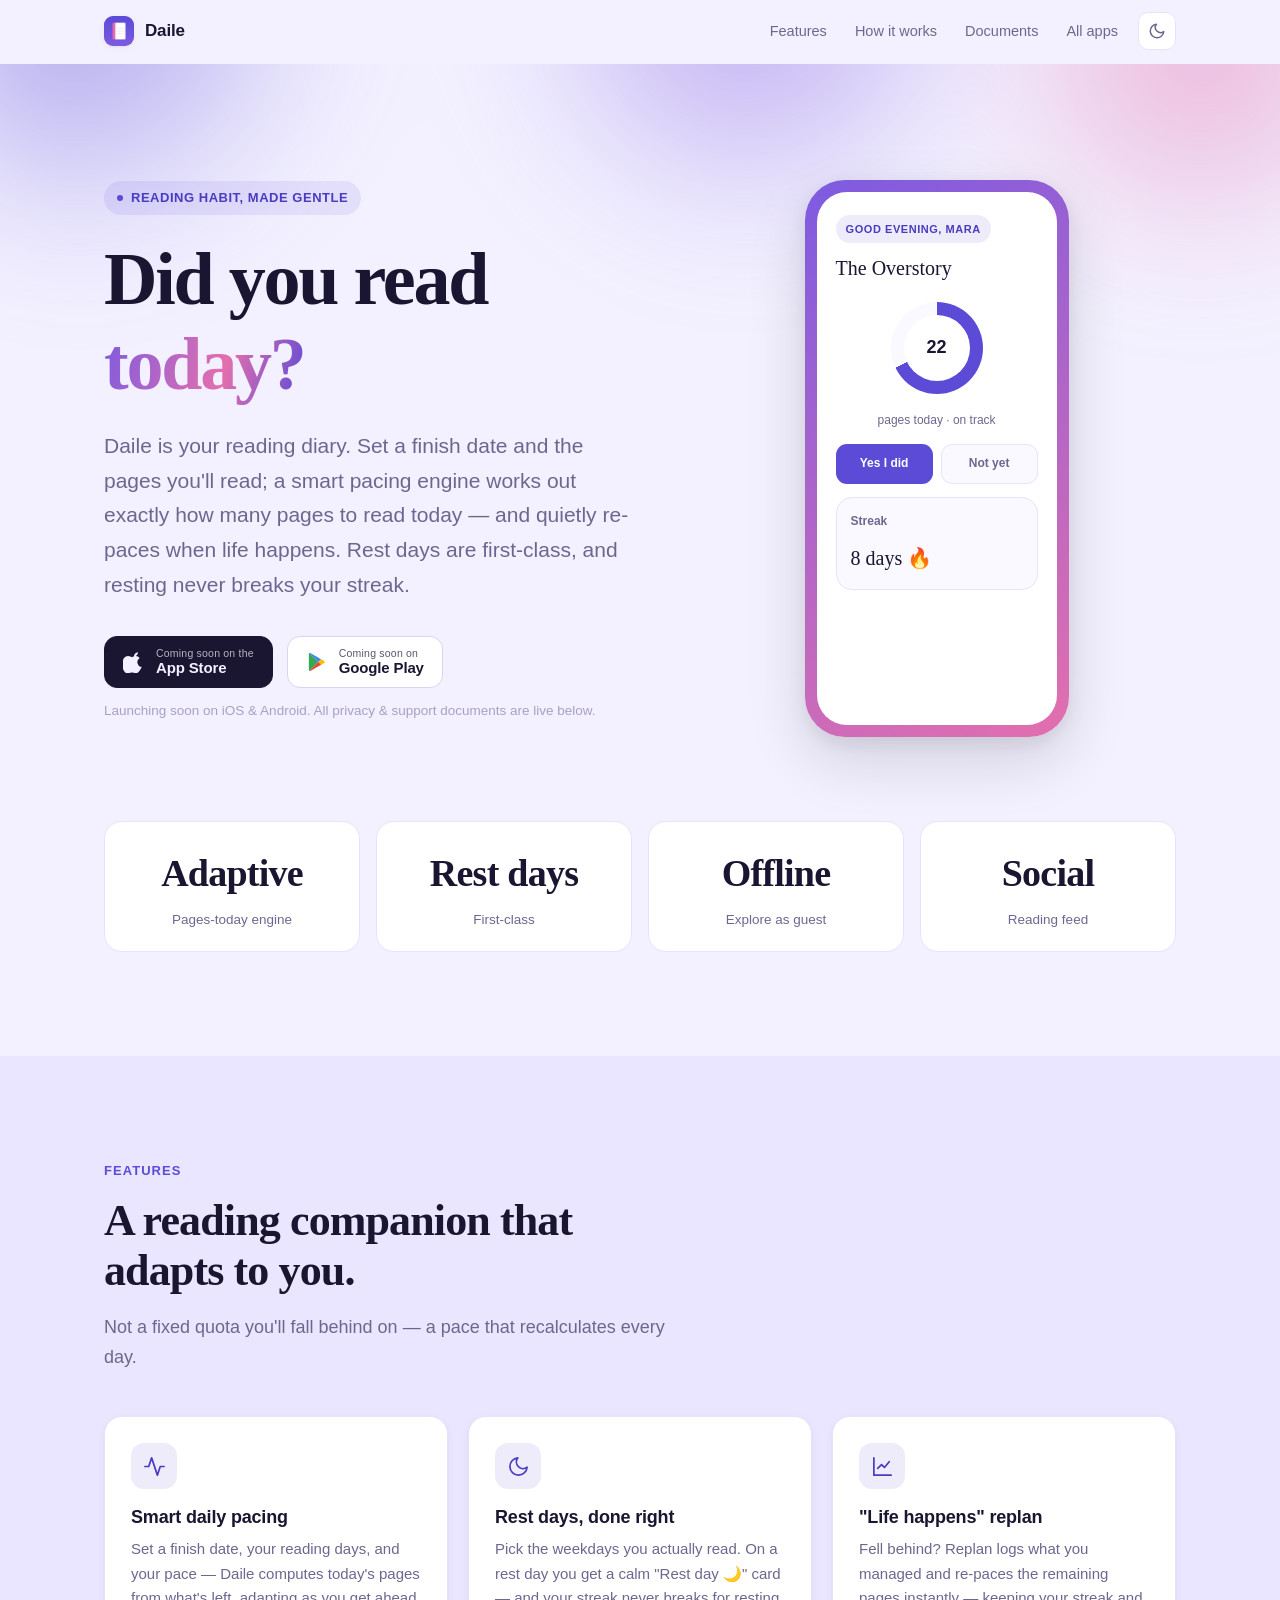
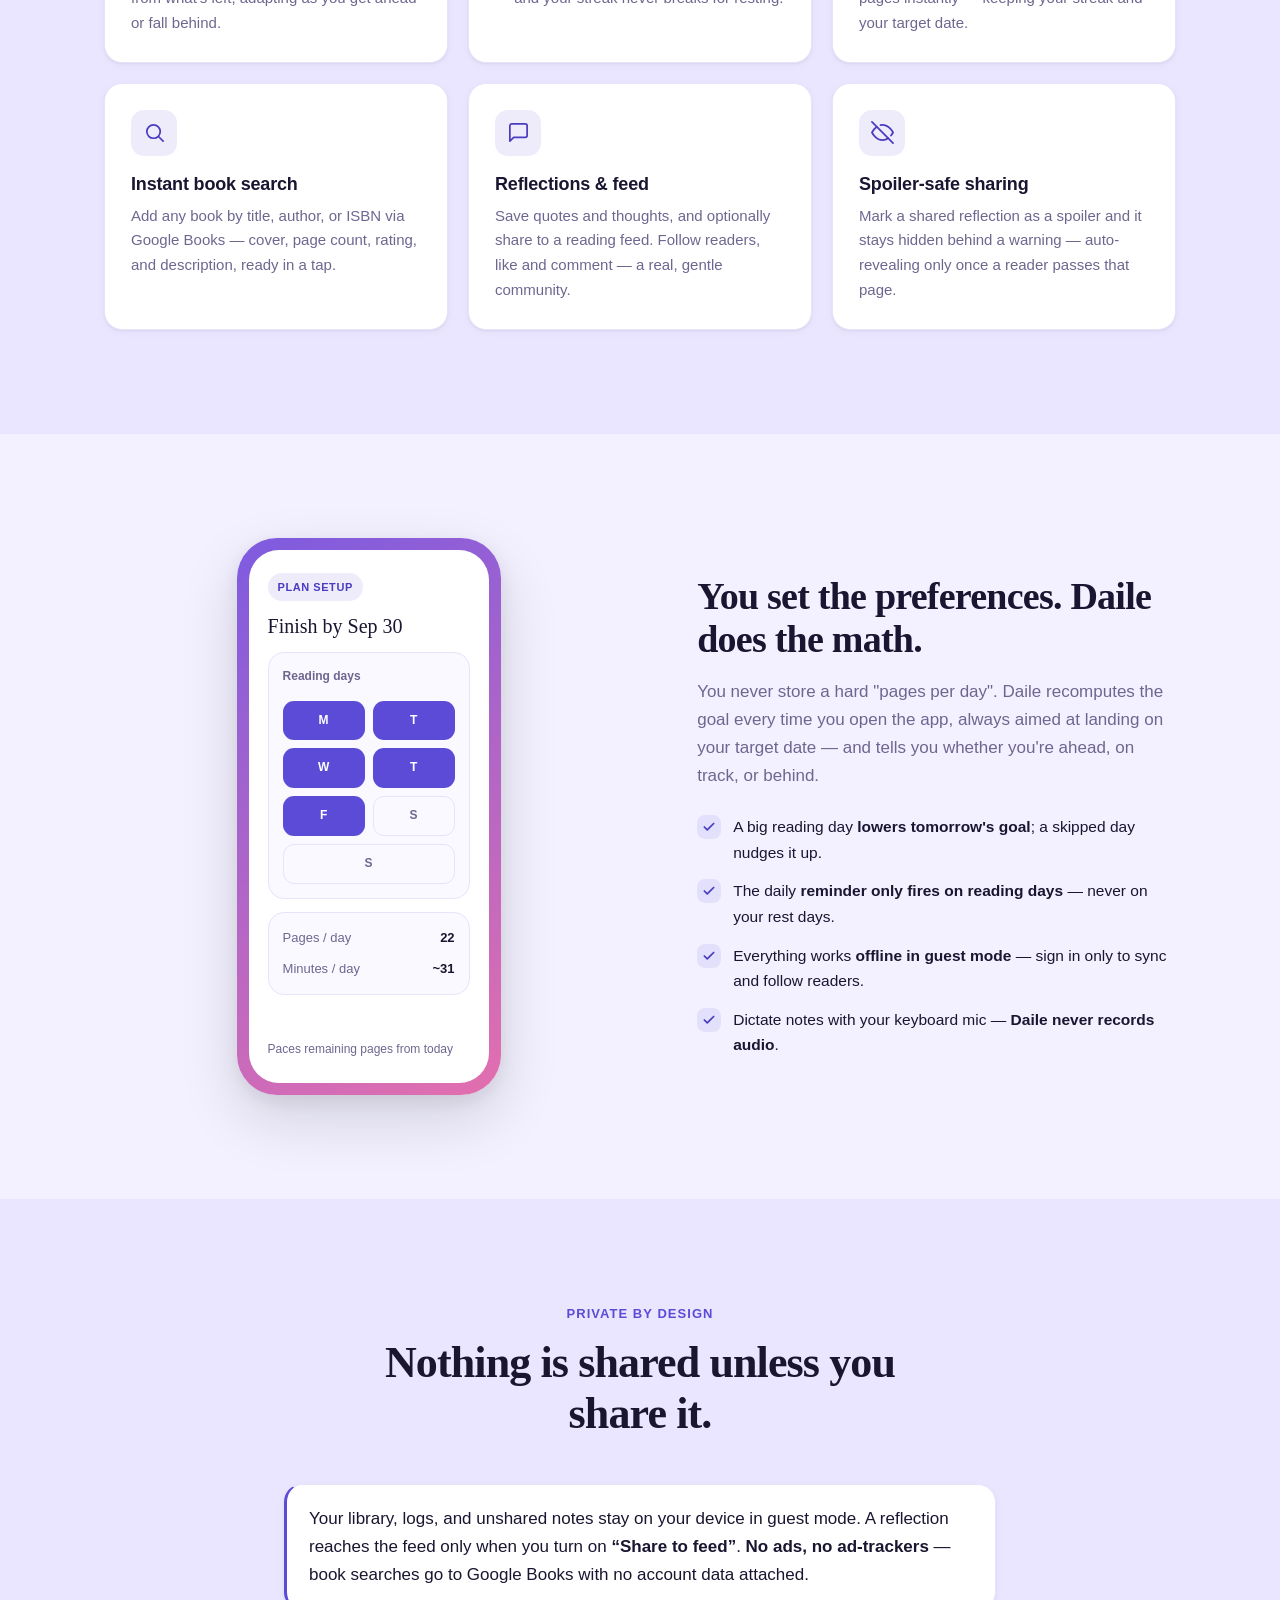
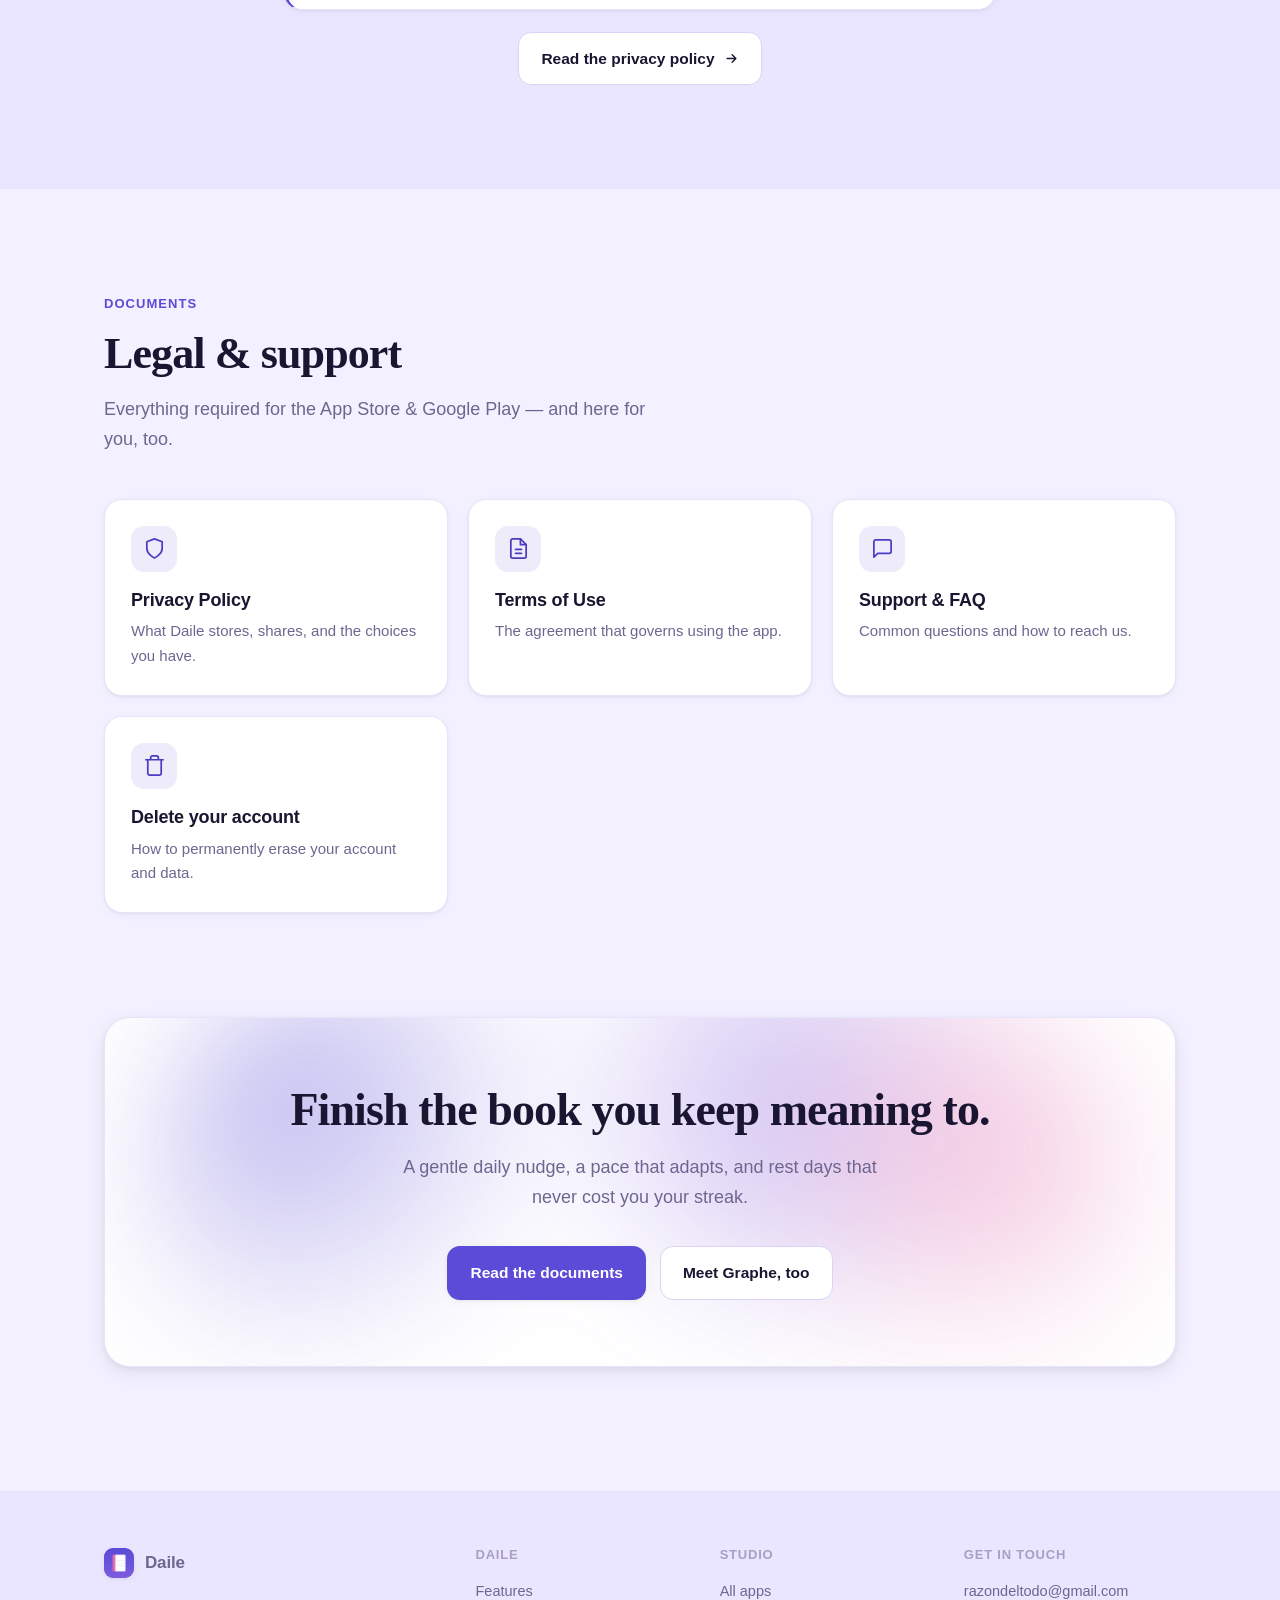
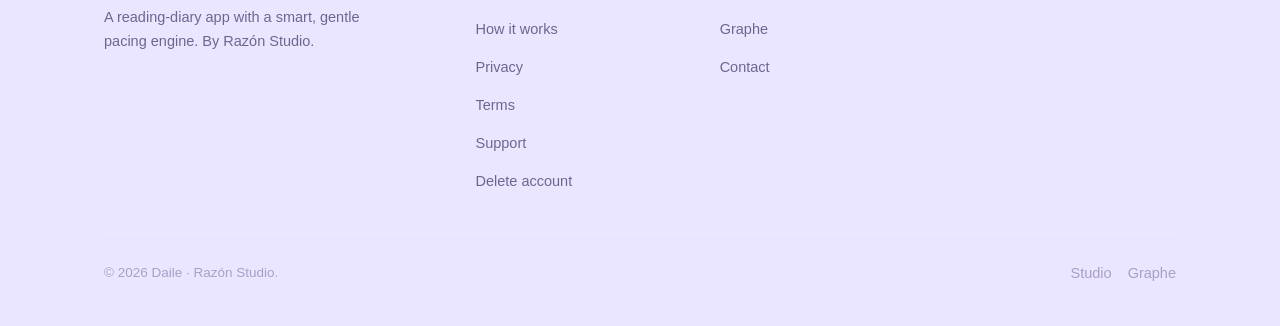
==== daile/index.html @ 071e1f34 "Build multi-app studio site for Graphe & Daile Redesign the graphe.app GitHub Pages site into a cohe" ====
<!DOCTYPE html>
<html lang="en" data-app="daile">
<head>
<meta charset="utf-8" />
<meta name="viewport" content="width=device-width, initial-scale=1" />
<title>Daile — Your reading diary</title>
<meta name="description" content="Daile is a reading-diary app with a smart pacing engine that finds exactly how many pages to read today, honours your rest days, and keeps a gentle daily reading habit." />
<meta name="theme-color" content="#f3f1ff" media="(prefers-color-scheme: light)" />
<meta name="theme-color" content="#100e1c" media="(prefers-color-scheme: dark)" />
<link rel="icon" href="../assets/favicon.png" type="image/png" />
<link rel="apple-touch-icon" href="../assets/daile-icon-256.png" />
<link rel="stylesheet" href="../styles.css" />
<meta property="og:title" content="Daile — Your reading diary" />
<meta property="og:description" content="The gentle daily nudge that asks: did you read today?" />
<meta property="og:type" content="website" />
<meta property="og:url" content="https://graphe.app/daile/" />
</head>
<body>

<header class="nav">
  <div class="wrap">
    <a class="brand" href="./" aria-label="Daile — home">
      <span class="logo" aria-hidden="true"><img src="../assets/daile-icon-256.png" alt="" width="30" height="30" /></span>
      <span class="wordmark">Daile</span>
    </a>
    <div class="nav-right">
      <nav class="nav-links" id="nav-links">
        <a href="#features">Features</a>
        <a href="#how">How it works</a>
        <a href="#docs">Documents</a>
        <a href="../">All apps</a>
      </nav>
      <button class="icon-btn" data-theme-toggle aria-label="Toggle light or dark theme">
        <svg class="moon" viewBox="0 0 24 24" fill="none" stroke="currentColor" stroke-width="2" stroke-linecap="round" stroke-linejoin="round"><path d="M21 12.79A9 9 0 1 1 11.21 3 7 7 0 0 0 21 12.79z"/></svg>
        <svg class="sun" viewBox="0 0 24 24" fill="none" stroke="currentColor" stroke-width="2" stroke-linecap="round" stroke-linejoin="round"><circle cx="12" cy="12" r="4"/><path d="M12 2v2M12 20v2M4.9 4.9l1.4 1.4M17.7 17.7l1.4 1.4M2 12h2M20 12h2M4.9 19.1l1.4-1.4M17.7 6.3l1.4-1.4"/></svg>
      </button>
      <button class="icon-btn nav-toggle" aria-label="Open menu" aria-expanded="false" aria-controls="nav-links">
        <svg viewBox="0 0 24 24" fill="none" stroke="currentColor" stroke-width="2" stroke-linecap="round"><path d="M3 6h18M3 12h18M3 18h18"/></svg>
      </button>
    </div>
  </div>
</header>

<main>
  <!-- Hero -->
  <section class="hero">
    <div class="aurora" aria-hidden="true"><span class="b1"></span><span class="b2"></span><span class="b3"></span></div>
    <div class="wrap">
      <div class="split">
        <div>
          <span class="eyebrow reveal"><span class="dot"></span> Reading habit, made gentle</span>
          <h1 class="reveal d1">Did you read <span class="grad-text">today?</span></h1>
          <p class="lead reveal d2">Daile is your reading diary. Set a finish date and the pages you'll read; a smart pacing engine works out exactly how many pages to read today — and quietly re-paces when life happens. Rest days are first-class, and resting never breaks your streak.</p>
          <div class="hero-actions reveal d3">
            <a class="store-badge" href="#docs" aria-label="Coming soon to the App Store">
              <svg viewBox="0 0 24 24" fill="currentColor"><path d="M16.365 1.43c0 1.14-.42 2.2-1.13 3.02-.83.98-2.2 1.74-3.32 1.65-.14-1.12.42-2.3 1.1-3.06.78-.86 2.16-1.5 3.35-1.61zM20.5 17.2c-.62 1.43-.92 2.06-1.72 3.32-1.12 1.77-2.7 3.97-4.66 3.98-1.74.02-2.19-1.13-4.55-1.12-2.36.01-2.85 1.14-4.6 1.12-1.96-.02-3.45-1.99-4.57-3.75C-.8 16.4-1.2 10.9 1.02 8.03c1.14-1.5 2.94-2.44 4.6-2.44 1.7 0 2.77 1.13 4.18 1.13 1.37 0 2.2-1.13 4.17-1.13 1.5 0 3.08.81 4.2 2.22-3.7 2.02-3.1 7.28.33 9.39z"/></svg>
              <span class="txt"><small>Coming soon on the</small><span>App Store</span></span>
            </a>
            <a class="store-badge soft" href="#docs" aria-label="Coming soon on Google Play">
              <svg viewBox="0 0 24 24"><path fill="#34A853" d="M3.6 2.3 13.4 12 3.6 21.7c-.3-.2-.5-.6-.5-1.1V3.4c0-.5.2-.9.5-1.1z"/><path fill="#4285F4" d="M3.6 2.3c.3-.2.7-.2 1.1 0L16.5 9l-3.1 3z"/><path fill="#FBBC04" d="M13.4 12l3.1-3 3.4 1.9c.8.5.8 1.7 0 2.2L16.5 15z"/><path fill="#EA4335" d="M3.6 21.7 13.4 12l3.1 3L4.7 21.7c-.4.2-.8.2-1.1 0z"/></svg>
              <span class="txt"><small>Coming soon on</small><span>Google Play</span></span>
            </a>
          </div>
          <p class="store-note reveal d3">Launching soon on iOS &amp; Android. All privacy &amp; support documents are live below.</p>
        </div>
        <div class="split-media reveal d2">
          <div class="phone" aria-hidden="true">
            <div class="screen"><div class="pscreen-pad">
              <span class="mock-badge">Good evening, Mara</span>
              <div class="mock-serif" style="font-size:20px;">The Overstory</div>
              <div class="mock-ring" style="--p:68%;"><b>22</b></div>
              <div style="text-align:center;font-size:12px;color:var(--ink-muted);margin-top:-4px;">pages today · on track</div>
              <div class="mock-pills"><span class="mock-pill on">Yes I did</span><span class="mock-pill">Not yet</span></div>
              <div class="mock-card">
                <div style="font-size:12px;color:var(--ink-muted);font-weight:600;">Streak</div>
                <div style="font-family:var(--font-serif);font-size:20px;">8 days 🔥</div>
              </div>
            </div></div>
          </div>
        </div>
      </div>
    </div>
  </section>

  <!-- Stats -->
  <section class="section" style="padding-top:0;">
    <div class="wrap">
      <div class="stats reveal">
        <div class="stat"><div class="n">Adaptive</div><div class="l">Pages-today engine</div></div>
        <div class="stat"><div class="n">Rest days</div><div class="l">First-class</div></div>
        <div class="stat"><div class="n">Offline</div><div class="l">Explore as guest</div></div>
        <div class="stat"><div class="n">Social</div><div class="l">Reading feed</div></div>
      </div>
    </div>
  </section>

  <!-- Features -->
  <section class="section alt" id="features">
    <div class="wrap">
      <div class="section-head reveal">
        <div class="kicker">Features</div>
        <h2>A reading companion that adapts to you.</h2>
        <p>Not a fixed quota you'll fall behind on — a pace that recalculates every day.</p>
      </div>
      <div class="feature-grid">
        <div class="feature reveal d1">
          <div class="ficon"><svg viewBox="0 0 24 24" fill="none" stroke="currentColor" stroke-width="1.8" stroke-linecap="round" stroke-linejoin="round"><path d="M22 12h-4l-3 9L9 3l-3 9H2"/></svg></div>
          <h3>Smart daily pacing</h3>
          <p>Set a finish date, your reading days, and your pace — Daile computes today's pages from what's left, adapting as you get ahead or fall behind.</p>
        </div>
        <div class="feature reveal d2">
          <div class="ficon"><svg viewBox="0 0 24 24" fill="none" stroke="currentColor" stroke-width="1.8" stroke-linecap="round" stroke-linejoin="round"><path d="M21 12.79A9 9 0 1 1 11.21 3 7 7 0 0 0 21 12.79z"/></svg></div>
          <h3>Rest days, done right</h3>
          <p>Pick the weekdays you actually read. On a rest day you get a calm "Rest day 🌙" card — and your streak never breaks for resting.</p>
        </div>
        <div class="feature reveal d3">
          <div class="ficon"><svg viewBox="0 0 24 24" fill="none" stroke="currentColor" stroke-width="1.8" stroke-linecap="round" stroke-linejoin="round"><path d="M3 3v18h18"/><path d="M7 14l4-4 3 3 5-6"/></svg></div>
          <h3>"Life happens" replan</h3>
          <p>Fell behind? Replan logs what you managed and re-paces the remaining pages instantly — keeping your streak and your target date.</p>
        </div>
        <div class="feature reveal d1">
          <div class="ficon"><svg viewBox="0 0 24 24" fill="none" stroke="currentColor" stroke-width="1.8" stroke-linecap="round" stroke-linejoin="round"><circle cx="11" cy="11" r="7"/><path d="M21 21l-4.3-4.3"/></svg></div>
          <h3>Instant book search</h3>
          <p>Add any book by title, author, or ISBN via Google Books — cover, page count, rating, and description, ready in a tap.</p>
        </div>
        <div class="feature reveal d2">
          <div class="ficon"><svg viewBox="0 0 24 24" fill="none" stroke="currentColor" stroke-width="1.8" stroke-linecap="round" stroke-linejoin="round"><path d="M21 15a2 2 0 0 1-2 2H7l-4 4V5a2 2 0 0 1 2-2h14a2 2 0 0 1 2 2z"/></svg></div>
          <h3>Reflections &amp; feed</h3>
          <p>Save quotes and thoughts, and optionally share to a reading feed. Follow readers, like and comment — a real, gentle community.</p>
        </div>
        <div class="feature reveal d3">
          <div class="ficon"><svg viewBox="0 0 24 24" fill="none" stroke="currentColor" stroke-width="1.8" stroke-linecap="round" stroke-linejoin="round"><path d="M17.94 17.94A10 10 0 0 1 12 20c-7 0-11-8-11-8a18 18 0 0 1 5.06-5.94M9.9 4.24A9 9 0 0 1 12 4c7 0 11 8 11 8a18 18 0 0 1-2.16 3.19"/><path d="M1 1l22 22"/></svg></div>
          <h3>Spoiler-safe sharing</h3>
          <p>Mark a shared reflection as a spoiler and it stays hidden behind a warning — auto-revealing only once a reader passes that page.</p>
        </div>
      </div>
    </div>
  </section>

  <!-- How it works -->
  <section class="section" id="how">
    <div class="wrap">
      <div class="split rev">
        <div class="split-media reveal">
          <div class="phone" aria-hidden="true">
            <div class="screen"><div class="pscreen-pad">
              <span class="mock-badge">Plan setup</span>
              <div class="mock-serif" style="font-size:20px;">Finish by Sep 30</div>
              <div class="mock-card">
                <div style="font-size:12px;color:var(--ink-muted);font-weight:600;">Reading days</div>
                <div class="mock-pills" style="margin-top:4px;"><span class="mock-pill on">M</span><span class="mock-pill on">T</span><span class="mock-pill on">W</span><span class="mock-pill on">T</span><span class="mock-pill on">F</span><span class="mock-pill">S</span><span class="mock-pill">S</span></div>
              </div>
              <div class="mock-card">
                <div style="display:flex;justify-content:space-between;font-size:13px;"><span style="color:var(--ink-muted);">Pages / day</span><b>22</b></div>
                <div style="display:flex;justify-content:space-between;font-size:13px;"><span style="color:var(--ink-muted);">Minutes / day</span><b>~31</b></div>
              </div>
              <div style="margin-top:auto;font-size:12px;color:var(--ink-muted);">Paces remaining pages from today</div>
            </div></div>
          </div>
        </div>
        <div class="prose-block reveal d1">
          <h2>You set the preferences. Daile does the math.</h2>
          <p>You never store a hard "pages per day". Daile recomputes the goal every time you open the app, always aimed at landing on your target date — and tells you whether you're ahead, on track, or behind.</p>
          <ul class="check-list">
            <li><span class="ck"><svg viewBox="0 0 24 24" fill="none" stroke="currentColor" stroke-width="3" stroke-linecap="round" stroke-linejoin="round"><path d="M20 6L9 17l-5-5"/></svg></span><span>A big reading day <b>lowers tomorrow's goal</b>; a skipped day nudges it up.</span></li>
            <li><span class="ck"><svg viewBox="0 0 24 24" fill="none" stroke="currentColor" stroke-width="3" stroke-linecap="round" stroke-linejoin="round"><path d="M20 6L9 17l-5-5"/></svg></span><span>The daily <b>reminder only fires on reading days</b> — never on your rest days.</span></li>
            <li><span class="ck"><svg viewBox="0 0 24 24" fill="none" stroke="currentColor" stroke-width="3" stroke-linecap="round" stroke-linejoin="round"><path d="M20 6L9 17l-5-5"/></svg></span><span>Everything works <b>offline in guest mode</b> — sign in only to sync and follow readers.</span></li>
            <li><span class="ck"><svg viewBox="0 0 24 24" fill="none" stroke="currentColor" stroke-width="3" stroke-linecap="round" stroke-linejoin="round"><path d="M20 6L9 17l-5-5"/></svg></span><span>Dictate notes with your keyboard mic — <b>Daile never records audio</b>.</span></li>
          </ul>
        </div>
      </div>
    </div>
  </section>

  <!-- Privacy strip -->
  <section class="section alt">
    <div class="wrap narrow">
      <div class="section-head center reveal">
        <div class="kicker">Private by design</div>
        <h2>Nothing is shared unless you share it.</h2>
      </div>
      <div class="callout reveal d1">
        <p>Your library, logs, and unshared notes stay on your device in guest mode. A reflection reaches the feed only when you turn on <strong>“Share to feed”</strong>. <strong>No ads, no ad-trackers</strong> — book searches go to Google Books with no account data attached.</p>
      </div>
      <div style="text-align:center;margin-top:20px;" class="reveal d2">
        <a class="btn btn-ghost btn-arrow" href="privacy/">Read the privacy policy <svg viewBox="0 0 24 24" fill="none" stroke="currentColor" stroke-width="2.2" stroke-linecap="round" stroke-linejoin="round"><path d="M5 12h14M13 6l6 6-6 6"/></svg></a>
      </div>
    </div>
  </section>

  <!-- Documents -->
  <section class="section" id="docs">
    <div class="wrap">
      <div class="section-head reveal">
        <div class="kicker">Documents</div>
        <h2>Legal &amp; support</h2>
        <p>Everything required for the App Store &amp; Google Play — and here for you, too.</p>
      </div>
      <div class="feature-grid">
        <a class="feature reveal d1" href="privacy/" style="text-decoration:none;color:inherit;">
          <div class="ficon"><svg viewBox="0 0 24 24" fill="none" stroke="currentColor" stroke-width="1.8" stroke-linecap="round" stroke-linejoin="round"><path d="M12 22s8-4 8-10V5l-8-3-8 3v7c0 6 8 10 8 10z"/></svg></div>
          <h3>Privacy Policy</h3>
          <p>What Daile stores, shares, and the choices you have.</p>
        </a>
        <a class="feature reveal d2" href="terms/" style="text-decoration:none;color:inherit;">
          <div class="ficon"><svg viewBox="0 0 24 24" fill="none" stroke="currentColor" stroke-width="1.8" stroke-linecap="round" stroke-linejoin="round"><path d="M14 2H6a2 2 0 0 0-2 2v16a2 2 0 0 0 2 2h12a2 2 0 0 0 2-2V8z"/><path d="M14 2v6h6M9 13h6M9 17h6"/></svg></div>
          <h3>Terms of Use</h3>
          <p>The agreement that governs using the app.</p>
        </a>
        <a class="feature reveal d3" href="support/" style="text-decoration:none;color:inherit;">
          <div class="ficon"><svg viewBox="0 0 24 24" fill="none" stroke="currentColor" stroke-width="1.8" stroke-linecap="round" stroke-linejoin="round"><path d="M21 15a2 2 0 0 1-2 2H7l-4 4V5a2 2 0 0 1 2-2h14a2 2 0 0 1 2 2z"/></svg></div>
          <h3>Support &amp; FAQ</h3>
          <p>Common questions and how to reach us.</p>
        </a>
        <a class="feature reveal d1" href="delete-account/" style="text-decoration:none;color:inherit;">
          <div class="ficon"><svg viewBox="0 0 24 24" fill="none" stroke="currentColor" stroke-width="1.8" stroke-linecap="round" stroke-linejoin="round"><path d="M3 6h18M8 6V4a2 2 0 0 1 2-2h4a2 2 0 0 1 2 2v2m3 0v14a2 2 0 0 1-2 2H7a2 2 0 0 1-2-2V6"/></svg></div>
          <h3>Delete your account</h3>
          <p>How to permanently erase your account and data.</p>
        </a>
      </div>
    </div>
  </section>

  <!-- CTA -->
  <section class="section" style="padding-top:0;">
    <div class="wrap">
      <div class="cta-band reveal">
        <div class="aurora" aria-hidden="true"><span class="b1"></span><span class="b2"></span><span class="b3"></span></div>
        <h2>Finish the book you keep meaning to.</h2>
        <p>A gentle daily nudge, a pace that adapts, and rest days that never cost you your streak.</p>
        <div class="hero-actions">
          <a class="btn btn-primary" href="#docs">Read the documents</a>
          <a class="btn btn-ghost" href="../graphe/">Meet Graphe, too</a>
        </div>
      </div>
    </div>
  </section>
</main>

<footer class="footer">
  <div class="wrap">
    <div class="footer-grid">
      <div>
        <a class="brand" href="./" aria-label="Daile — home">
          <span class="logo" aria-hidden="true"><img src="../assets/daile-icon-256.png" alt="" width="30" height="30" /></span>
          <span class="wordmark">Daile</span>
        </a>
        <p class="about">A reading-diary app with a smart, gentle pacing engine. By Razón Studio.</p>
      </div>
      <div>
        <h4>Daile</h4>
        <ul>
          <li><a href="#features">Features</a></li>
          <li><a href="#how">How it works</a></li>
          <li><a href="privacy/">Privacy</a></li>
          <li><a href="terms/">Terms</a></li>
          <li><a href="support/">Support</a></li>
          <li><a href="delete-account/">Delete account</a></li>
        </ul>
      </div>
      <div>
        <h4>Studio</h4>
        <ul>
          <li><a href="../">All apps</a></li>
          <li><a href="../graphe/">Graphe</a></li>
          <li><a href="mailto:razondeltodo@gmail.com">Contact</a></li>
        </ul>
      </div>
      <div>
        <h4>Get in touch</h4>
        <ul>
          <li><a href="mailto:razondeltodo@gmail.com">razondeltodo@gmail.com</a></li>
        </ul>
      </div>
    </div>
    <div class="footer-bottom">
      <span>© <span data-year>2026</span> Daile · Razón Studio.</span>
      <span class="apps-mini"><a href="../">Studio</a><a href="../graphe/">Graphe</a></span>
    </div>
  </div>
</footer>

<script src="../site.js"></script>
</body>
</html>
---- styles.css ----
/* =========================================================================
   Studio site — shared design system
   Self-contained: no external fonts, scripts, or assets required.
   Powers the studio landing plus the Graphe and Daile app + legal pages.

   Theming model
   -------------
   • Neutral studio palette lives on :root (light) with a shared dark set.
   • Per-app identity is applied with <html data-app="graphe|daile">, which
     overrides surfaces + accent while inheriting the same components.
   • Colour scheme follows the OS by default and can be forced with
     <html data-theme="light|dark"> (the header toggle sets this).
   ========================================================================= */

/* ----------------------------------------------------------------- Tokens */
:root {
  --font-sans: -apple-system, BlinkMacSystemFont, "Segoe UI", Roboto, Helvetica, Arial, "Apple Color Emoji", sans-serif;
  --font-serif: "Iowan Old Style", "Palatino Linotype", Palatino, Georgia, "Times New Roman", serif;

  /* neutral studio — light */
  --bg: #f6f5f2;
  --bg-2: #efede8;
  --surface: #ffffff;
  --surface-2: #faf9f6;
  --ink: #1c1c22;
  --ink-muted: #5f5f6b;
  --ink-faint: #9797a3;
  --border: #e6e4dd;
  --border-strong: #d8d5cb;

  --accent: #4f5170;
  --accent-strong: #3a3c56;
  --accent-soft: rgba(79, 81, 112, 0.10);
  --on-accent: #ffffff;

  /* aurora — blends both apps (green · violet · pink) */
  --aura-1: #86a06f;
  --aura-2: #6a5be0;
  --aura-3: #e36fae;

  --maxw: 1120px;
  --radius: 18px;
  --radius-lg: 26px;
  --radius-sm: 12px;
  --shadow-sm: 0 1px 2px rgba(20, 20, 30, 0.05), 0 2px 8px rgba(20, 20, 30, 0.04);
  --shadow: 0 6px 20px rgba(20, 20, 30, 0.07), 0 2px 6px rgba(20, 20, 30, 0.05);
  --shadow-lg: 0 24px 60px rgba(20, 20, 30, 0.14), 0 6px 18px rgba(20, 20, 30, 0.08);
  --ease: cubic-bezier(0.22, 1, 0.36, 1);
  --nav-h: 64px;
}

/* Graphe — calm cream + sage (light) */
:root[data-app="graphe"] {
  --bg: #f5f1e8;
  --bg-2: #efe9db;
  --surface: #fffdf7;
  --surface-2: #f7f2e6;
  --ink: #2a2a24;
  --ink-muted: #6a6c5f;
  --ink-faint: #9a9a8c;
  --border: #e4dece;
  --border-strong: #d6cfb9;
  --accent: #6e7d5e;
  --accent-strong: #55624a;
  --accent-soft: rgba(110, 125, 94, 0.12);
  --on-accent: #ffffff;
  --aura-1: #94a484;
  --aura-2: #6e7d5e;
  --aura-3: #c19a54;
}

/* Daile — lavender + violet/pink (light) */
:root[data-app="daile"] {
  --bg: #f3f1ff;
  --bg-2: #eae6ff;
  --surface: #ffffff;
  --surface-2: #faf9ff;
  --ink: #1a1530;
  --ink-muted: #6f6690;
  --ink-faint: #a99fc4;
  --border: #e7e3fb;
  --border-strong: #dad3f4;
  --accent: #5b4bd6;
  --accent-strong: #4a3cc0;
  --accent-soft: rgba(91, 75, 214, 0.10);
  --on-accent: #ffffff;
  --aura-1: #5b4bd6;
  --aura-2: #7d5be0;
  --aura-3: #e36fae;
}

/* --------------------------------------------------------------- Dark set */
@media (prefers-color-scheme: dark) {
  :root:not([data-theme="light"]) {
    --bg: #0e0f13;
    --bg-2: #14151b;
    --surface: #16181f;
    --surface-2: #1c1e27;
    --ink: #ecebe4;
    --ink-muted: #a4a3af;
    --ink-faint: #6f6e7a;
    --border: #262832;
    --border-strong: #343745;
    --accent: #9a9cd6;
    --accent-strong: #b3b5e6;
    --accent-soft: rgba(154, 156, 214, 0.14);
    --on-accent: #14151b;
    --shadow-sm: 0 1px 2px rgba(0, 0, 0, 0.4);
    --shadow: 0 8px 24px rgba(0, 0, 0, 0.45);
    --shadow-lg: 0 30px 70px rgba(0, 0, 0, 0.6);
  }
  :root[data-app="graphe"]:not([data-theme="light"]) {
    --bg: #11130f;
    --bg-2: #171a13;
    --surface: #191c16;
    --surface-2: #1f231a;
    --ink: #ece9dd;
    --ink-muted: #9a9c8c;
    --ink-faint: #6c6f60;
    --border: #2a2e22;
    --border-strong: #3a3f2f;
    --accent: #9cad8a;
    --accent-strong: #b6c6a3;
    --accent-soft: rgba(156, 173, 138, 0.14);
    --on-accent: #14160f;
  }
  :root[data-app="daile"]:not([data-theme="light"]) {
    --bg: #100e1c;
    --bg-2: #171429;
    --surface: #191627;
    --surface-2: #1f1b33;
    --ink: #ece9f7;
    --ink-muted: #9a92b8;
    --ink-faint: #6b6488;
    --border: #2a2640;
    --border-strong: #383152;
    --accent: #9184f0;
    --accent-strong: #a89cf5;
    --accent-soft: rgba(145, 132, 240, 0.16);
    --on-accent: #131024;
  }
}

/* Forced dark (toggle) — mirrors the media block */
:root[data-theme="dark"] {
  --bg: #0e0f13; --bg-2: #14151b; --surface: #16181f; --surface-2: #1c1e27;
  --ink: #ecebe4; --ink-muted: #a4a3af; --ink-faint: #6f6e7a;
  --border: #262832; --border-strong: #343745;
  --accent: #9a9cd6; --accent-strong: #b3b5e6; --accent-soft: rgba(154, 156, 214, 0.14); --on-accent: #14151b;
  --shadow-sm: 0 1px 2px rgba(0, 0, 0, 0.4);
  --shadow: 0 8px 24px rgba(0, 0, 0, 0.45);
  --shadow-lg: 0 30px 70px rgba(0, 0, 0, 0.6);
}
:root[data-app="graphe"][data-theme="dark"] {
  --bg: #11130f; --bg-2: #171a13; --surface: #191c16; --surface-2: #1f231a;
  --ink: #ece9dd; --ink-muted: #9a9c8c; --ink-faint: #6c6f60;
  --border: #2a2e22; --border-strong: #3a3f2f;
  --accent: #9cad8a; --accent-strong: #b6c6a3; --accent-soft: rgba(156, 173, 138, 0.14); --on-accent: #14160f;
}
:root[data-app="daile"][data-theme="dark"] {
  --bg: #100e1c; --bg-2: #171429; --surface: #191627; --surface-2: #1f1b33;
  --ink: #ece9f7; --ink-muted: #9a92b8; --ink-faint: #6b6488;
  --border: #2a2640; --border-strong: #383152;
  --accent: #9184f0; --accent-strong: #a89cf5; --accent-soft: rgba(145, 132, 240, 0.16); --on-accent: #131024;
}

/* ------------------------------------------------------------------ Reset */
* { box-sizing: border-box; }
html {
  -webkit-text-size-adjust: 100%;
  scroll-behavior: smooth;
  scroll-padding-top: calc(var(--nav-h) + 16px);
}
body {
  margin: 0;
  background: var(--bg);
  color: var(--ink);
  font-family: var(--font-sans);
  font-size: 17px;
  line-height: 1.65;
  -webkit-font-smoothing: antialiased;
  text-rendering: optimizeLegibility;
  overflow-x: hidden;
}
img { max-width: 100%; display: block; }
a { color: var(--accent-strong); text-underline-offset: 2px; }
h1, h2, h3, h4 { line-height: 1.15; letter-spacing: -0.02em; margin: 0; }
::selection { background: var(--accent-soft); }

.wrap { width: 100%; max-width: var(--maxw); margin: 0 auto; padding: 0 24px; }
.narrow { max-width: 760px; }

/* --------------------------------------------------------------- Nav bar  */
.nav {
  position: sticky; top: 0; z-index: 50;
  height: var(--nav-h);
  display: flex; align-items: center;
  background: color-mix(in srgb, var(--bg) 78%, transparent);
  backdrop-filter: saturate(160%) blur(14px);
  -webkit-backdrop-filter: saturate(160%) blur(14px);
  border-bottom: 1px solid transparent;
  transition: border-color 0.3s var(--ease), background 0.3s var(--ease);
}
.nav.scrolled { border-bottom-color: var(--border); }
.nav .wrap { display: flex; align-items: center; justify-content: space-between; gap: 16px; }
.brand { display: inline-flex; align-items: center; gap: 11px; text-decoration: none; color: var(--ink); font-weight: 600; }
.brand .logo {
  width: 30px; height: 30px; border-radius: 9px; flex: none;
  display: grid; place-items: center; color: var(--on-accent);
  background: linear-gradient(135deg, var(--aura-2), var(--aura-3));
  font-family: var(--font-serif); font-weight: 700; font-size: 17px; overflow: hidden;
  box-shadow: var(--shadow-sm);
}
.brand .logo img { width: 100%; height: 100%; border-radius: inherit; }
.brand .wordmark { font-size: 17px; letter-spacing: -0.01em; }
.brand .wordmark small { color: var(--ink-faint); font-weight: 500; }

.nav-right { display: flex; align-items: center; gap: 8px; }
.nav-links { display: flex; align-items: center; gap: 4px; }
.nav-links a {
  color: var(--ink-muted); text-decoration: none; font-size: 14.5px; font-weight: 500;
  padding: 8px 12px; border-radius: 9px; transition: color 0.2s, background 0.2s;
}
.nav-links a:hover { color: var(--ink); background: var(--accent-soft); }
.nav-links a.cta { color: var(--on-accent); background: var(--accent); margin-left: 6px; }
.nav-links a.cta:hover { background: var(--accent-strong); color: var(--on-accent); }

.icon-btn {
  width: 38px; height: 38px; flex: none; border: 1px solid var(--border);
  background: var(--surface); color: var(--ink-muted); border-radius: 10px;
  display: grid; place-items: center; cursor: pointer; padding: 0;
  transition: color 0.2s, border-color 0.2s, transform 0.2s;
}
.icon-btn:hover { color: var(--ink); border-color: var(--border-strong); }
.icon-btn:active { transform: scale(0.94); }
.icon-btn svg { width: 18px; height: 18px; }
/* Sun/moon visibility follows resolved theme */
.icon-btn .sun { display: none; } .icon-btn .moon { display: block; }
@media (prefers-color-scheme: dark) {
  :root:not([data-theme]) .icon-btn .moon { display: none; }
  :root:not([data-theme]) .icon-btn .sun { display: block; }
}
:root[data-theme="dark"] .icon-btn .moon { display: none; }
:root[data-theme="dark"] .icon-btn .sun { display: block; }
:root[data-theme="light"] .icon-btn .sun { display: none; }
:root[data-theme="light"] .icon-btn .moon { display: block; }

.nav-toggle { display: none; }

/* ---------------------------------------------------------------- Buttons */
.btn {
  display: inline-flex; align-items: center; gap: 9px;
  font: inherit; font-weight: 600; font-size: 15.5px;
  padding: 13px 22px; border-radius: 13px; border: 1px solid transparent;
  text-decoration: none; cursor: pointer; white-space: nowrap;
  transition: transform 0.2s var(--ease), background 0.2s, border-color 0.2s, box-shadow 0.2s;
}
.btn:active { transform: translateY(1px); }
.btn-primary { background: var(--accent); color: var(--on-accent); box-shadow: var(--shadow-sm); }
.btn-primary:hover { background: var(--accent-strong); box-shadow: var(--shadow); transform: translateY(-1px); }
.btn-ghost { background: var(--surface); color: var(--ink); border-color: var(--border-strong); }
.btn-ghost:hover { border-color: var(--accent); color: var(--accent-strong); transform: translateY(-1px); }
.btn-arrow svg { width: 15px; height: 15px; transition: transform 0.25s var(--ease); }
.btn:hover .btn-arrow svg, a.arrow:hover svg { transform: translateX(3px); }

/* store badges */
.stores { display: flex; flex-wrap: wrap; gap: 12px; }
.store-badge {
  display: inline-flex; align-items: center; gap: 11px;
  padding: 11px 18px; border-radius: 13px; text-decoration: none;
  background: var(--ink); color: var(--bg); border: 1px solid var(--ink);
}
.store-badge.soft { background: var(--surface); color: var(--ink); border-color: var(--border-strong); }
.store-badge svg { width: 22px; height: 22px; flex: none; }
.store-badge .txt { display: flex; flex-direction: column; line-height: 1.1; text-align: left; }
.store-badge .txt small { font-size: 10.5px; opacity: 0.72; letter-spacing: 0.02em; }
.store-badge .txt span { font-size: 15px; font-weight: 600; letter-spacing: -0.01em; }
.store-note { font-size: 13.5px; color: var(--ink-faint); margin-top: 12px; }

/* ------------------------------------------------------------------- Hero */
.hero { position: relative; padding: clamp(56px, 11vw, 116px) 0 clamp(48px, 8vw, 84px); overflow: hidden; }
.aurora { position: absolute; inset: -20% -10% auto; height: 620px; pointer-events: none; z-index: 0; filter: blur(60px); opacity: 0.5; }
.aurora span { position: absolute; border-radius: 50%; display: block; }
.aurora .b1 { width: 460px; height: 460px; left: 4%; top: -60px; background: radial-gradient(circle at 30% 30%, var(--aura-1), transparent 62%); }
.aurora .b2 { width: 520px; height: 520px; left: 40%; top: -120px; background: radial-gradient(circle at 50% 40%, var(--aura-2), transparent 62%); }
.aurora .b3 { width: 440px; height: 440px; right: 2%; top: -40px; background: radial-gradient(circle at 60% 40%, var(--aura-3), transparent 62%); }
@media (prefers-color-scheme: dark) { :root:not([data-theme="light"]) .aurora { opacity: 0.32; } }
:root[data-theme="dark"] .aurora { opacity: 0.32; }
.hero .wrap { position: relative; z-index: 1; }

.eyebrow {
  display: inline-flex; align-items: center; gap: 8px;
  font-size: 13px; font-weight: 600; letter-spacing: 0.04em; text-transform: uppercase;
  color: var(--accent-strong); background: var(--accent-soft);
  padding: 6px 13px; border-radius: 999px; margin-bottom: 22px;
}
.eyebrow .dot { width: 6px; height: 6px; border-radius: 50%; background: var(--accent); }

.hero h1 {
  font-family: var(--font-serif); font-weight: 600;
  font-size: clamp(40px, 7vw, 74px); letter-spacing: -0.03em; max-width: 15ch;
}
.hero .lead { font-size: clamp(17px, 2.4vw, 21px); color: var(--ink-muted); max-width: 60ch; margin: 22px 0 0; }
.hero-actions { display: flex; flex-wrap: wrap; gap: 14px; margin-top: 34px; align-items: center; }

.grad-text {
  background: linear-gradient(105deg, var(--aura-2), var(--aura-3) 60%, var(--aura-1));
  -webkit-background-clip: text; background-clip: text; color: transparent;
}

/* --------------------------------------------------------------- Sections */
.section { padding: clamp(56px, 9vw, 104px) 0; }
.section.alt { background: var(--bg-2); }
.section-head { max-width: 60ch; margin-bottom: 44px; }
.section-head.center { margin-left: auto; margin-right: auto; text-align: center; }
.section-head .kicker { font-size: 13px; font-weight: 700; letter-spacing: 0.08em; text-transform: uppercase; color: var(--accent); margin-bottom: 14px; }
.section-head h2 { font-family: var(--font-serif); font-weight: 600; font-size: clamp(28px, 4.4vw, 44px); }
.section-head p { color: var(--ink-muted); font-size: 18px; margin: 16px 0 0; }

/* ------------------------------------------------------------- App cards  */
.app-grid { display: grid; grid-template-columns: repeat(2, 1fr); gap: 24px; }
.app-card {
  --c1: var(--aura-1); --c2: var(--aura-2); --c3: var(--aura-3);
  position: relative; display: flex; flex-direction: column;
  background: var(--surface); border: 1px solid var(--border);
  border-radius: var(--radius-lg); padding: 30px; text-decoration: none; color: inherit;
  overflow: hidden; box-shadow: var(--shadow-sm);
  transition: transform 0.35s var(--ease), box-shadow 0.35s var(--ease), border-color 0.35s var(--ease);
}
.app-card::before { content: ""; position: absolute; inset: 0 0 auto; height: 4px; background: linear-gradient(90deg, var(--c1), var(--c2), var(--c3)); }
.app-card:hover { transform: translateY(-6px); box-shadow: var(--shadow-lg); border-color: var(--border-strong); }
.app-card .glow { position: absolute; width: 260px; height: 260px; right: -70px; top: -70px; border-radius: 50%; background: radial-gradient(circle, var(--c2), transparent 65%); opacity: 0.16; filter: blur(20px); transition: opacity 0.35s var(--ease); }
.app-card:hover .glow { opacity: 0.32; }
.app-card .app-icon { width: 74px; height: 74px; border-radius: 20px; flex: none; box-shadow: var(--shadow); position: relative; z-index: 1; }
.app-card .app-head { display: flex; align-items: center; gap: 8px; margin: 22px 0 4px; }
.app-card h3 { font-family: var(--font-serif); font-weight: 600; font-size: 27px; }
.app-card .tag { font-size: 12px; font-weight: 600; color: var(--accent-strong); background: var(--accent-soft); padding: 3px 9px; border-radius: 999px; }
.app-card .role { color: var(--ink-faint); font-size: 14px; font-weight: 500; margin: 0 0 12px; }
.app-card p.desc { color: var(--ink-muted); margin: 0; font-size: 15.5px; flex: 1; }
.app-card .meta { display: flex; flex-wrap: wrap; gap: 8px; margin: 20px 0 22px; }
.app-card .chip { font-size: 12.5px; color: var(--ink-muted); background: var(--surface-2); border: 1px solid var(--border); padding: 5px 11px; border-radius: 999px; }
.app-card .go { display: inline-flex; align-items: center; gap: 7px; font-weight: 600; color: var(--accent-strong); font-size: 15px; }
.app-card .go svg { width: 15px; height: 15px; transition: transform 0.25s var(--ease); }
.app-card:hover .go svg { transform: translateX(4px); }

/* ----------------------------------------------------------- Feature grid */
.feature-grid { display: grid; grid-template-columns: repeat(3, 1fr); gap: 20px; }
.feature { background: var(--surface); border: 1px solid var(--border); border-radius: var(--radius); padding: 26px; box-shadow: var(--shadow-sm); transition: transform 0.3s var(--ease), box-shadow 0.3s var(--ease), border-color 0.3s var(--ease); }
.feature:hover { transform: translateY(-4px); box-shadow: var(--shadow); border-color: var(--border-strong); }
.feature .ficon { width: 46px; height: 46px; border-radius: 13px; display: grid; place-items: center; margin-bottom: 18px; background: var(--accent-soft); color: var(--accent-strong); }
.feature .ficon svg { width: 23px; height: 23px; }
.feature h3 { font-size: 18px; font-weight: 650; letter-spacing: -0.01em; }
.feature p { color: var(--ink-muted); font-size: 15px; margin: 9px 0 0; }

/* ------------------------------------------------------------ Split / mock */
.split { display: grid; grid-template-columns: 1.05fr 0.95fr; gap: clamp(28px, 5vw, 64px); align-items: center; }
.split.rev .split-media { order: -1; }
.prose-block h2 { font-family: var(--font-serif); font-weight: 600; font-size: clamp(26px, 3.6vw, 38px); }
.prose-block p { color: var(--ink-muted); font-size: 17px; margin: 16px 0 0; }
.check-list { list-style: none; padding: 0; margin: 24px 0 0; display: grid; gap: 13px; }
.check-list li { display: flex; gap: 12px; align-items: flex-start; font-size: 15.5px; }
.check-list li .ck { width: 24px; height: 24px; flex: none; border-radius: 8px; margin-top: 1px; background: var(--accent-soft); color: var(--accent-strong); display: grid; place-items: center; }
.check-list li .ck svg { width: 14px; height: 14px; }
.check-list li b { font-weight: 650; }

/* phone mock */
.phone { width: 264px; max-width: 74vw; aspect-ratio: 9 / 19; margin: 0 auto; border-radius: 40px; padding: 12px; position: relative; background: linear-gradient(150deg, var(--aura-2), var(--aura-3)); box-shadow: var(--shadow-lg); }
.phone .screen { width: 100%; height: 100%; border-radius: 30px; overflow: hidden; background: var(--surface); border: 1px solid rgba(255,255,255,0.25); }
.phone .pscreen-pad { padding: 22px 18px; display: flex; flex-direction: column; gap: 13px; height: 100%; }
.mock-badge { align-self: flex-start; font-size: 11px; font-weight: 700; letter-spacing: 0.05em; text-transform: uppercase; color: var(--accent-strong); background: var(--accent-soft); padding: 5px 10px; border-radius: 999px; }
.mock-serif { font-family: var(--font-serif); font-size: 22px; line-height: 1.25; color: var(--ink); }
.mock-line { height: 9px; border-radius: 999px; background: var(--surface-2); border: 1px solid var(--border); }
.mock-line.s { width: 70%; } .mock-line.m { width: 88%; }
.mock-ring { width: 92px; height: 92px; border-radius: 50%; margin: 8px auto; position: relative; background: conic-gradient(var(--accent) var(--p, 68%), var(--surface-2) 0); display: grid; place-items: center; }
.mock-ring::after { content: ""; width: 66px; height: 66px; border-radius: 50%; background: var(--surface); }
.mock-ring b { position: absolute; font-size: 18px; color: var(--ink); font-weight: 700; }
.mock-pills { display: flex; gap: 8px; flex-wrap: wrap; }
.mock-pill { flex: 1; min-width: 58px; text-align: center; font-size: 12px; font-weight: 600; padding: 9px 6px; border-radius: 11px; background: var(--surface-2); border: 1px solid var(--border); color: var(--ink-muted); }
.mock-pill.on { background: var(--accent); color: var(--on-accent); border-color: transparent; }
.mock-card { background: var(--surface-2); border: 1px solid var(--border); border-radius: 16px; padding: 14px; display: grid; gap: 10px; }

/* --------------------------------------------------------------- Callouts */
.callout { background: var(--surface); border: 1px solid var(--border); border-left: 3px solid var(--accent); border-radius: var(--radius); padding: 20px 22px; margin: 22px 0; box-shadow: var(--shadow-sm); }
.callout p { margin: 0; } .callout p + p { margin-top: 10px; }
.card { background: var(--surface); border: 1px solid var(--border); border-radius: var(--radius); padding: 24px; box-shadow: var(--shadow-sm); }

/* stat row */
.stats { display: grid; grid-template-columns: repeat(4, 1fr); gap: 16px; }
.stat { text-align: center; padding: 20px 12px; background: var(--surface); border: 1px solid var(--border); border-radius: var(--radius); }
.stat .n { font-family: var(--font-serif); font-size: clamp(26px, 4vw, 38px); font-weight: 600; color: var(--ink); letter-spacing: -0.02em; }
.stat .l { font-size: 13.5px; color: var(--ink-muted); margin-top: 4px; }

/* ----------------------------------------------------------------- CTA band */
.cta-band { position: relative; overflow: hidden; border-radius: var(--radius-lg); padding: clamp(38px, 6vw, 66px); background: var(--surface); border: 1px solid var(--border); box-shadow: var(--shadow); text-align: center; }
.cta-band .aurora { opacity: 0.4; height: 100%; inset: 0; }
.cta-band > *:not(.aurora) { position: relative; z-index: 1; }
.cta-band h2 { font-family: var(--font-serif); font-weight: 600; font-size: clamp(28px, 4.4vw, 46px); }
.cta-band p { color: var(--ink-muted); font-size: 18px; max-width: 52ch; margin: 16px auto 0; }
.cta-band .hero-actions { justify-content: center; }

/* --------------------------------------------------------- Doc / legal pages */
.doc { padding: clamp(40px, 6vw, 64px) 0 clamp(60px, 8vw, 96px); }
.doc .doc-head { border-bottom: 1px solid var(--border); padding-bottom: 26px; margin-bottom: 30px; }
.doc h1 { font-family: var(--font-serif); font-weight: 600; font-size: clamp(30px, 5vw, 44px); }
.doc .updated { color: var(--ink-faint); font-size: 14.5px; margin: 12px 0 0; }
.doc-body { font-size: 16.5px; }
.doc-body h2 { font-family: var(--font-serif); font-weight: 600; font-size: 23px; color: var(--ink); margin: 40px 0 12px; }
.doc-body h3 { font-size: 17.5px; font-weight: 650; margin: 26px 0 8px; }
.doc-body p { margin: 12px 0; color: var(--ink); }
.doc-body ul { padding-left: 22px; margin: 12px 0; }
.doc-body li { margin: 8px 0; }
.doc-body strong { font-weight: 650; }
.doc-body a { color: var(--accent-strong); text-decoration: underline; }
.doc-body .lead { font-size: 18.5px; color: var(--ink-muted); }
.toc { display: flex; flex-wrap: wrap; gap: 8px; margin: 4px 0 8px; }
.toc a { font-size: 13.5px; color: var(--ink-muted); text-decoration: none; background: var(--surface-2); border: 1px solid var(--border); padding: 6px 12px; border-radius: 999px; }
.toc a:hover { color: var(--accent-strong); border-color: var(--accent); }

/* FAQ */
.faq { display: grid; gap: 14px; margin-top: 24px; }
.faq details { background: var(--surface); border: 1px solid var(--border); border-radius: 14px; padding: 4px 20px; box-shadow: var(--shadow-sm); transition: border-color 0.2s; }
.faq details[open] { border-color: var(--border-strong); }
.faq summary { cursor: pointer; list-style: none; padding: 16px 0; font-weight: 600; font-size: 16.5px; display: flex; justify-content: space-between; align-items: center; gap: 16px; }
.faq summary::-webkit-details-marker { display: none; }
.faq summary::after { content: "+"; font-size: 22px; color: var(--accent); font-weight: 400; transition: transform 0.25s var(--ease); }
.faq details[open] summary::after { transform: rotate(45deg); }
.faq details p { margin: 0 0 18px; color: var(--ink-muted); font-size: 15.5px; }

/* ---------------------------------------------------------------- Footer  */
.footer { border-top: 1px solid var(--border); background: var(--bg-2); padding: 56px 0 40px; margin-top: 20px; }
.footer-grid { display: grid; grid-template-columns: 1.6fr 1fr 1fr 1fr; gap: 32px; }
.footer .brand { margin-bottom: 14px; }
.footer .about { color: var(--ink-muted); font-size: 14.5px; max-width: 34ch; }
.footer h4 { font-size: 13px; text-transform: uppercase; letter-spacing: 0.06em; color: var(--ink-faint); margin-bottom: 14px; font-weight: 700; }
.footer ul { list-style: none; padding: 0; margin: 0; display: grid; gap: 10px; }
.footer a { color: var(--ink-muted); text-decoration: none; font-size: 14.5px; }
.footer a:hover { color: var(--accent-strong); }
.footer-bottom { display: flex; flex-wrap: wrap; justify-content: space-between; gap: 12px; margin-top: 44px; padding-top: 22px; border-top: 1px solid var(--border); color: var(--ink-faint); font-size: 13.5px; }
.footer-bottom .apps-mini { display: flex; gap: 16px; }
.footer-bottom a { color: var(--ink-faint); text-decoration: none; }
.footer-bottom a:hover { color: var(--accent-strong); }

/* --------------------------------------------------------------- Reveal FX */
.reveal { opacity: 0; transform: translateY(18px); transition: opacity 0.7s var(--ease), transform 0.7s var(--ease); }
.reveal.in { opacity: 1; transform: none; }
.reveal.d1 { transition-delay: 0.06s; } .reveal.d2 { transition-delay: 0.12s; }
.reveal.d3 { transition-delay: 0.18s; } .reveal.d4 { transition-delay: 0.24s; }
@media (prefers-reduced-motion: reduce) {
  * { scroll-behavior: auto !important; }
  .reveal { opacity: 1 !important; transform: none !important; transition: none; }
  .aurora { display: none; }
}

/* --------------------------------------------------------------- Responsive */
@media (max-width: 900px) {
  .footer-grid { grid-template-columns: 1fr 1fr; gap: 28px; }
  .split { grid-template-columns: 1fr; }
  .split.rev .split-media { order: 0; }
  .split-media { margin-top: 8px; }
}
@media (max-width: 760px) {
  body { font-size: 16.5px; }
  .nav-links { position: fixed; inset: var(--nav-h) 0 auto; flex-direction: column; align-items: stretch; gap: 4px;
    background: var(--bg); border-bottom: 1px solid var(--border); padding: 14px 20px 20px;
    transform: translateY(-140%); transition: transform 0.35s var(--ease); box-shadow: var(--shadow); }
  .nav-links.open { transform: none; }
  .nav-links a { padding: 12px 14px; font-size: 16px; }
  .nav-links a.cta { margin: 6px 0 0; text-align: center; }
  .nav-toggle { display: grid; }
  .app-grid { grid-template-columns: 1fr; }
  .feature-grid { grid-template-columns: 1fr; }
  .stats { grid-template-columns: repeat(2, 1fr); }
}
@media (max-width: 420px) {
  .stats { grid-template-columns: 1fr 1fr; }
  .hero-actions .btn, .hero-actions .store-badge { width: 100%; justify-content: center; }
}
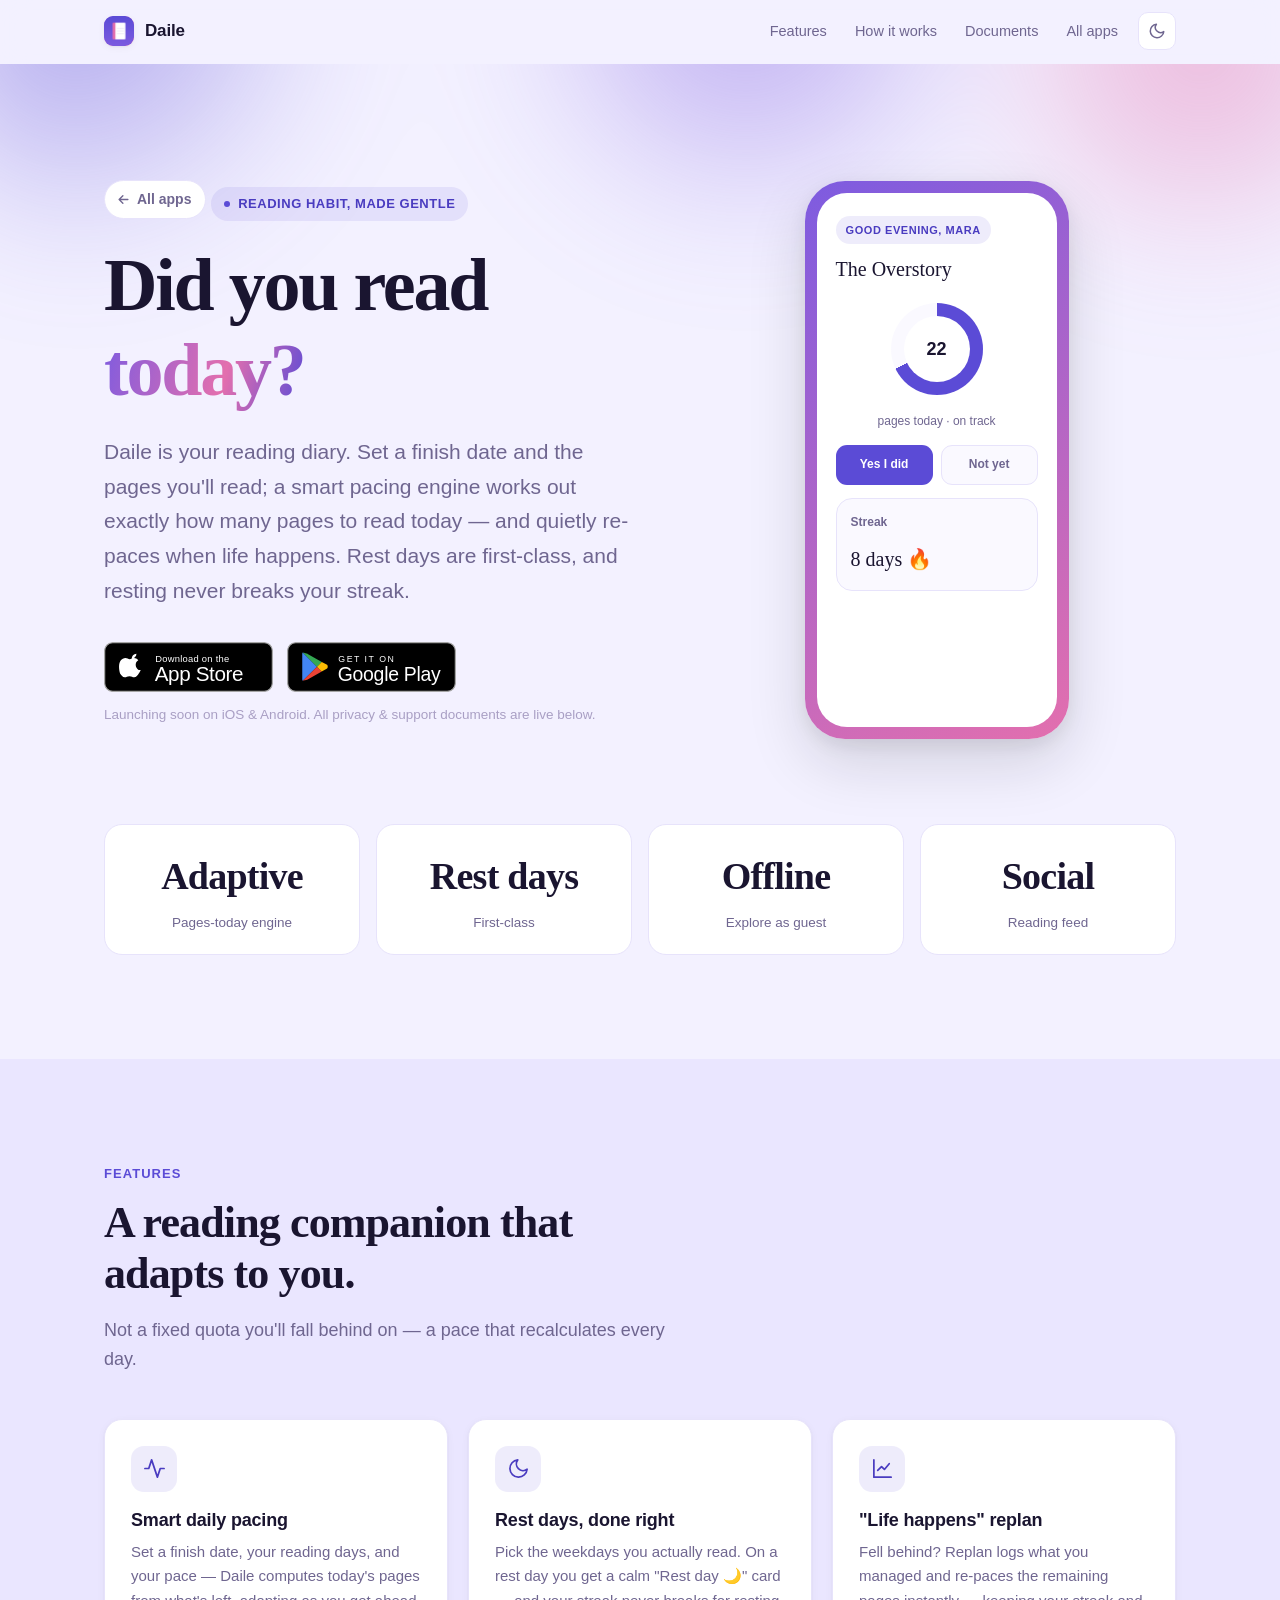
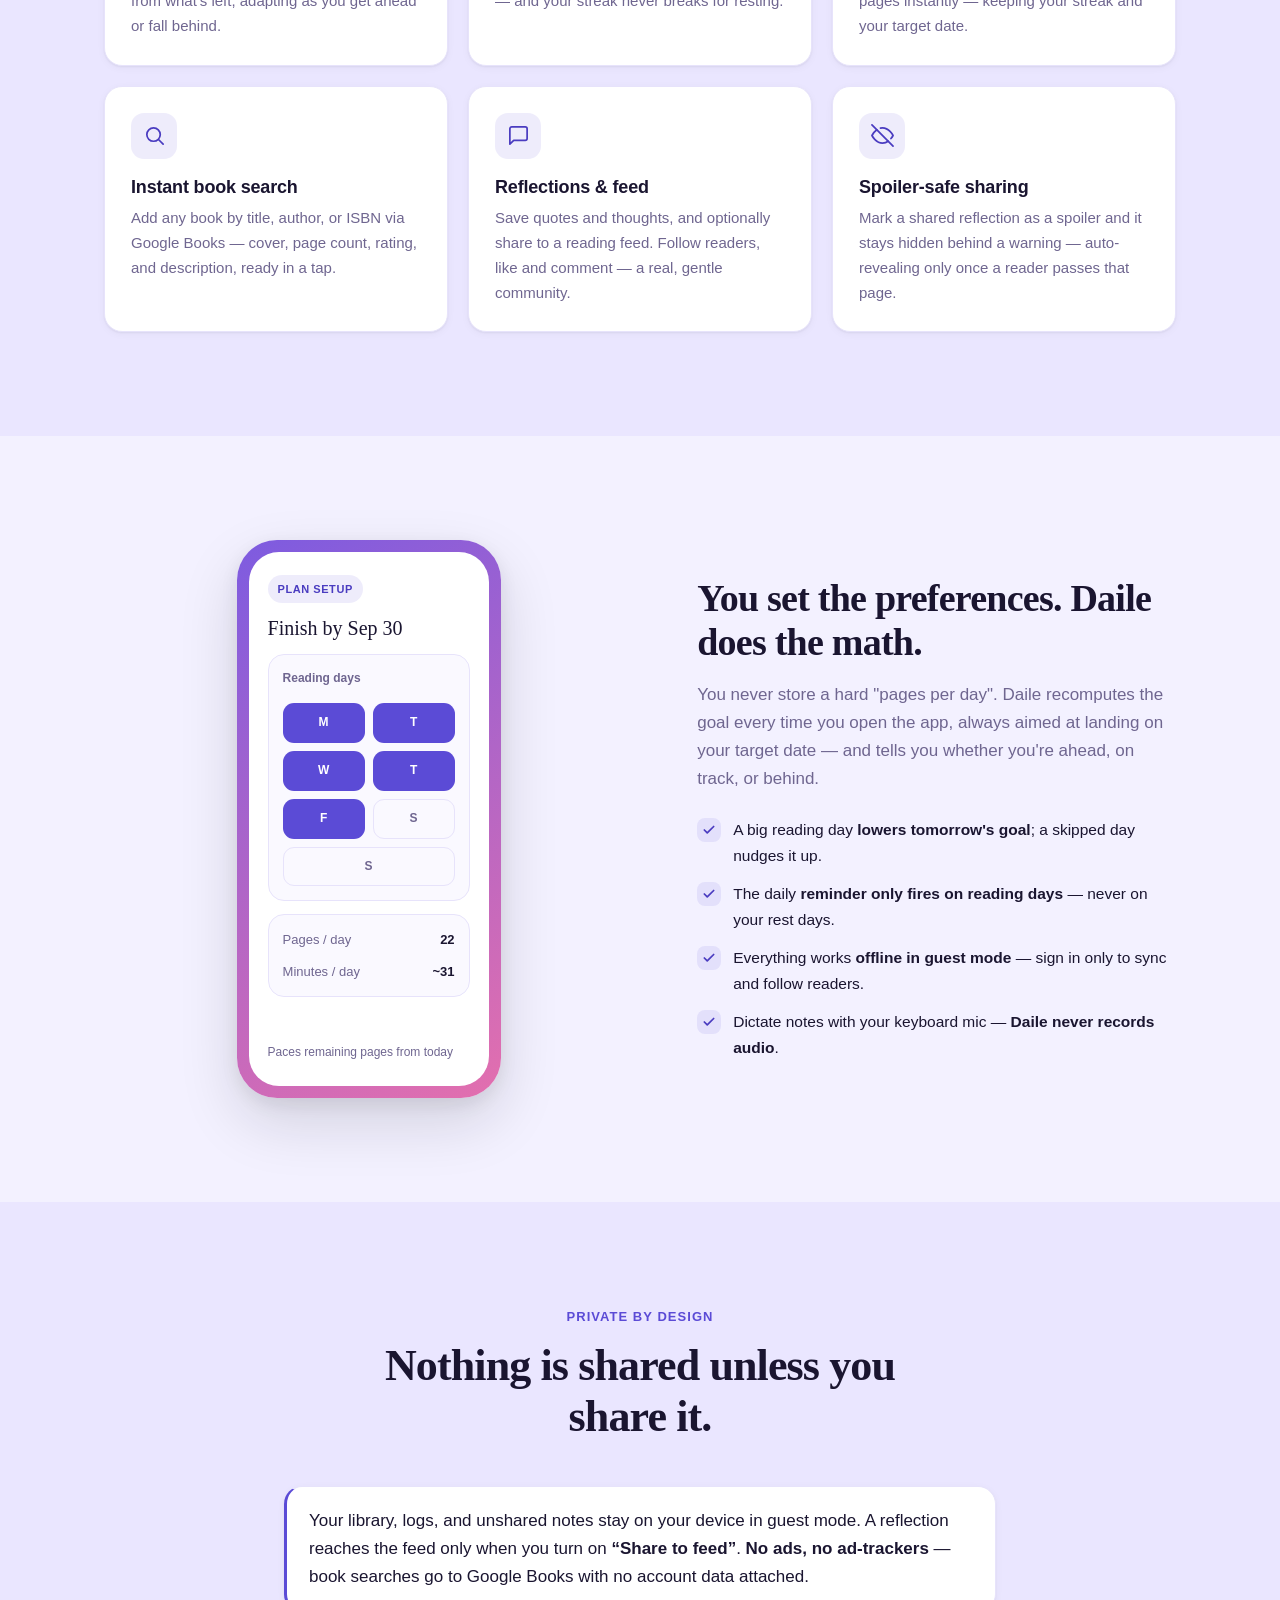
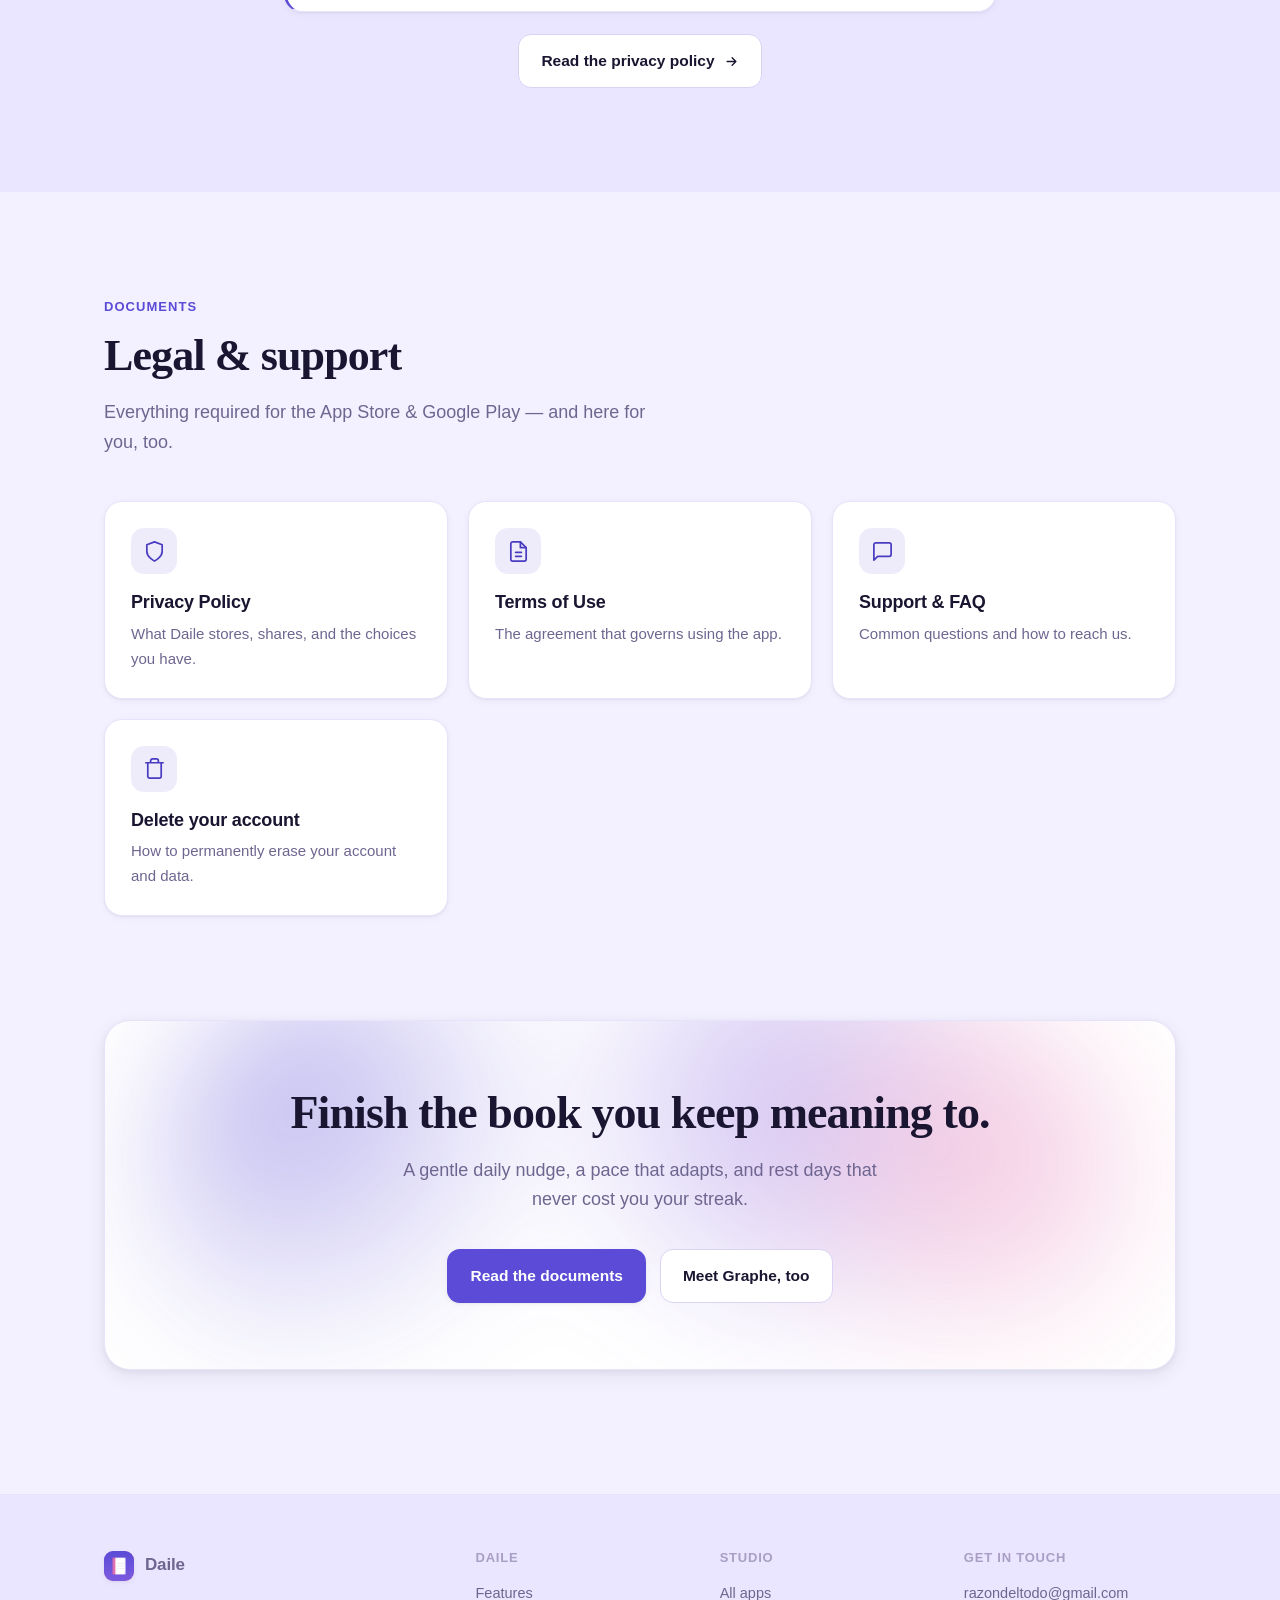
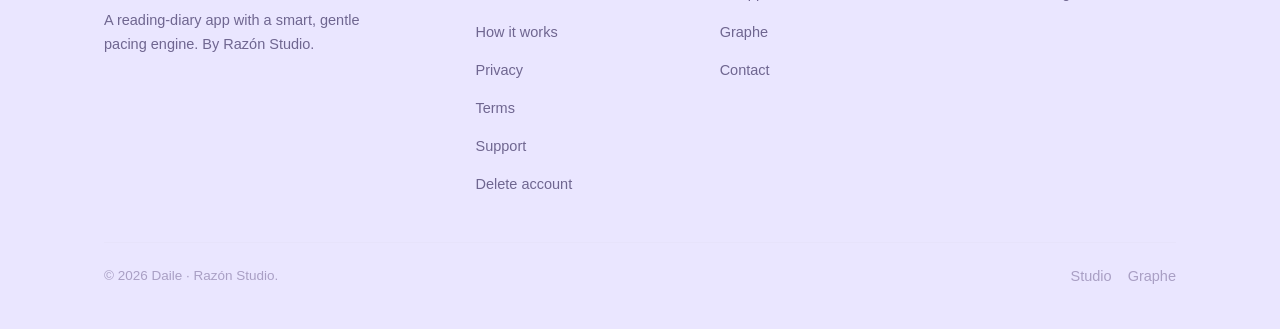
==== commit 9ab49fec: "Fix broken deployment rendering + official store badges + back link Addresses the unstyled render se" ====
--- a/daile/index.html
+++ b/daile/index.html
@@ -31,11 +31,11 @@
         <a href="../">All apps</a>
       </nav>
       <button class="icon-btn" data-theme-toggle aria-label="Toggle light or dark theme">
-        <svg class="moon" viewBox="0 0 24 24" fill="none" stroke="currentColor" stroke-width="2" stroke-linecap="round" stroke-linejoin="round"><path d="M21 12.79A9 9 0 1 1 11.21 3 7 7 0 0 0 21 12.79z"/></svg>
-        <svg class="sun" viewBox="0 0 24 24" fill="none" stroke="currentColor" stroke-width="2" stroke-linecap="round" stroke-linejoin="round"><circle cx="12" cy="12" r="4"/><path d="M12 2v2M12 20v2M4.9 4.9l1.4 1.4M17.7 17.7l1.4 1.4M2 12h2M20 12h2M4.9 19.1l1.4-1.4M17.7 6.3l1.4-1.4"/></svg>
+        <svg width="20" height="20" class="moon" viewBox="0 0 24 24" fill="none" stroke="currentColor" stroke-width="2" stroke-linecap="round" stroke-linejoin="round"><path d="M21 12.79A9 9 0 1 1 11.21 3 7 7 0 0 0 21 12.79z"/></svg>
+        <svg width="20" height="20" class="sun" viewBox="0 0 24 24" fill="none" stroke="currentColor" stroke-width="2" stroke-linecap="round" stroke-linejoin="round"><circle cx="12" cy="12" r="4"/><path d="M12 2v2M12 20v2M4.9 4.9l1.4 1.4M17.7 17.7l1.4 1.4M2 12h2M20 12h2M4.9 19.1l1.4-1.4M17.7 6.3l1.4-1.4"/></svg>
       </button>
       <button class="icon-btn nav-toggle" aria-label="Open menu" aria-expanded="false" aria-controls="nav-links">
-        <svg viewBox="0 0 24 24" fill="none" stroke="currentColor" stroke-width="2" stroke-linecap="round"><path d="M3 6h18M3 12h18M3 18h18"/></svg>
+        <svg width="20" height="20" viewBox="0 0 24 24" fill="none" stroke="currentColor" stroke-width="2" stroke-linecap="round"><path d="M3 6h18M3 12h18M3 18h18"/></svg>
       </button>
     </div>
   </div>
@@ -48,17 +48,16 @@
     <div class="wrap">
       <div class="split">
         <div>
+          <a class="back-link reveal" href="../"><svg width="15" height="15" viewBox="0 0 24 24" fill="none" stroke="currentColor" stroke-width="2.2" stroke-linecap="round" stroke-linejoin="round"><path d="M19 12H5M11 18l-6-6 6-6"/></svg> All apps</a>
           <span class="eyebrow reveal"><span class="dot"></span> Reading habit, made gentle</span>
           <h1 class="reveal d1">Did you read <span class="grad-text">today?</span></h1>
           <p class="lead reveal d2">Daile is your reading diary. Set a finish date and the pages you'll read; a smart pacing engine works out exactly how many pages to read today — and quietly re-paces when life happens. Rest days are first-class, and resting never breaks your streak.</p>
           <div class="hero-actions reveal d3">
-            <a class="store-badge" href="#docs" aria-label="Coming soon to the App Store">
-              <svg viewBox="0 0 24 24" fill="currentColor"><path d="M16.365 1.43c0 1.14-.42 2.2-1.13 3.02-.83.98-2.2 1.74-3.32 1.65-.14-1.12.42-2.3 1.1-3.06.78-.86 2.16-1.5 3.35-1.61zM20.5 17.2c-.62 1.43-.92 2.06-1.72 3.32-1.12 1.77-2.7 3.97-4.66 3.98-1.74.02-2.19-1.13-4.55-1.12-2.36.01-2.85 1.14-4.6 1.12-1.96-.02-3.45-1.99-4.57-3.75C-.8 16.4-1.2 10.9 1.02 8.03c1.14-1.5 2.94-2.44 4.6-2.44 1.7 0 2.77 1.13 4.18 1.13 1.37 0 2.2-1.13 4.17-1.13 1.5 0 3.08.81 4.2 2.22-3.7 2.02-3.1 7.28.33 9.39z"/></svg>
-              <span class="txt"><small>Coming soon on the</small><span>App Store</span></span>
+            <a class="app-badge" href="#docs" aria-label="Coming soon — Download on the App Store">
+              <img src="../assets/badge-appstore.svg" alt="Download on the App Store" width="135" height="40" />
             </a>
-            <a class="store-badge soft" href="#docs" aria-label="Coming soon on Google Play">
-              <svg viewBox="0 0 24 24"><path fill="#34A853" d="M3.6 2.3 13.4 12 3.6 21.7c-.3-.2-.5-.6-.5-1.1V3.4c0-.5.2-.9.5-1.1z"/><path fill="#4285F4" d="M3.6 2.3c.3-.2.7-.2 1.1 0L16.5 9l-3.1 3z"/><path fill="#FBBC04" d="M13.4 12l3.1-3 3.4 1.9c.8.5.8 1.7 0 2.2L16.5 15z"/><path fill="#EA4335" d="M3.6 21.7 13.4 12l3.1 3L4.7 21.7c-.4.2-.8.2-1.1 0z"/></svg>
-              <span class="txt"><small>Coming soon on</small><span>Google Play</span></span>
+            <a class="app-badge" href="#docs" aria-label="Coming soon — Get it on Google Play">
+              <img src="../assets/badge-googleplay.svg" alt="Get it on Google Play" width="135" height="40" />
             </a>
           </div>
           <p class="store-note reveal d3">Launching soon on iOS &amp; Android. All privacy &amp; support documents are live below.</p>
@@ -104,32 +103,32 @@
       </div>
       <div class="feature-grid">
         <div class="feature reveal d1">
-          <div class="ficon"><svg viewBox="0 0 24 24" fill="none" stroke="currentColor" stroke-width="1.8" stroke-linecap="round" stroke-linejoin="round"><path d="M22 12h-4l-3 9L9 3l-3 9H2"/></svg></div>
+          <div class="ficon"><svg width="20" height="20" viewBox="0 0 24 24" fill="none" stroke="currentColor" stroke-width="1.8" stroke-linecap="round" stroke-linejoin="round"><path d="M22 12h-4l-3 9L9 3l-3 9H2"/></svg></div>
           <h3>Smart daily pacing</h3>
           <p>Set a finish date, your reading days, and your pace — Daile computes today's pages from what's left, adapting as you get ahead or fall behind.</p>
         </div>
         <div class="feature reveal d2">
-          <div class="ficon"><svg viewBox="0 0 24 24" fill="none" stroke="currentColor" stroke-width="1.8" stroke-linecap="round" stroke-linejoin="round"><path d="M21 12.79A9 9 0 1 1 11.21 3 7 7 0 0 0 21 12.79z"/></svg></div>
+          <div class="ficon"><svg width="20" height="20" viewBox="0 0 24 24" fill="none" stroke="currentColor" stroke-width="1.8" stroke-linecap="round" stroke-linejoin="round"><path d="M21 12.79A9 9 0 1 1 11.21 3 7 7 0 0 0 21 12.79z"/></svg></div>
           <h3>Rest days, done right</h3>
           <p>Pick the weekdays you actually read. On a rest day you get a calm "Rest day 🌙" card — and your streak never breaks for resting.</p>
         </div>
         <div class="feature reveal d3">
-          <div class="ficon"><svg viewBox="0 0 24 24" fill="none" stroke="currentColor" stroke-width="1.8" stroke-linecap="round" stroke-linejoin="round"><path d="M3 3v18h18"/><path d="M7 14l4-4 3 3 5-6"/></svg></div>
+          <div class="ficon"><svg width="20" height="20" viewBox="0 0 24 24" fill="none" stroke="currentColor" stroke-width="1.8" stroke-linecap="round" stroke-linejoin="round"><path d="M3 3v18h18"/><path d="M7 14l4-4 3 3 5-6"/></svg></div>
           <h3>"Life happens" replan</h3>
           <p>Fell behind? Replan logs what you managed and re-paces the remaining pages instantly — keeping your streak and your target date.</p>
         </div>
         <div class="feature reveal d1">
-          <div class="ficon"><svg viewBox="0 0 24 24" fill="none" stroke="currentColor" stroke-width="1.8" stroke-linecap="round" stroke-linejoin="round"><circle cx="11" cy="11" r="7"/><path d="M21 21l-4.3-4.3"/></svg></div>
+          <div class="ficon"><svg width="20" height="20" viewBox="0 0 24 24" fill="none" stroke="currentColor" stroke-width="1.8" stroke-linecap="round" stroke-linejoin="round"><circle cx="11" cy="11" r="7"/><path d="M21 21l-4.3-4.3"/></svg></div>
           <h3>Instant book search</h3>
           <p>Add any book by title, author, or ISBN via Google Books — cover, page count, rating, and description, ready in a tap.</p>
         </div>
         <div class="feature reveal d2">
-          <div class="ficon"><svg viewBox="0 0 24 24" fill="none" stroke="currentColor" stroke-width="1.8" stroke-linecap="round" stroke-linejoin="round"><path d="M21 15a2 2 0 0 1-2 2H7l-4 4V5a2 2 0 0 1 2-2h14a2 2 0 0 1 2 2z"/></svg></div>
+          <div class="ficon"><svg width="20" height="20" viewBox="0 0 24 24" fill="none" stroke="currentColor" stroke-width="1.8" stroke-linecap="round" stroke-linejoin="round"><path d="M21 15a2 2 0 0 1-2 2H7l-4 4V5a2 2 0 0 1 2-2h14a2 2 0 0 1 2 2z"/></svg></div>
           <h3>Reflections &amp; feed</h3>
           <p>Save quotes and thoughts, and optionally share to a reading feed. Follow readers, like and comment — a real, gentle community.</p>
         </div>
         <div class="feature reveal d3">
-          <div class="ficon"><svg viewBox="0 0 24 24" fill="none" stroke="currentColor" stroke-width="1.8" stroke-linecap="round" stroke-linejoin="round"><path d="M17.94 17.94A10 10 0 0 1 12 20c-7 0-11-8-11-8a18 18 0 0 1 5.06-5.94M9.9 4.24A9 9 0 0 1 12 4c7 0 11 8 11 8a18 18 0 0 1-2.16 3.19"/><path d="M1 1l22 22"/></svg></div>
+          <div class="ficon"><svg width="20" height="20" viewBox="0 0 24 24" fill="none" stroke="currentColor" stroke-width="1.8" stroke-linecap="round" stroke-linejoin="round"><path d="M17.94 17.94A10 10 0 0 1 12 20c-7 0-11-8-11-8a18 18 0 0 1 5.06-5.94M9.9 4.24A9 9 0 0 1 12 4c7 0 11 8 11 8a18 18 0 0 1-2.16 3.19"/><path d="M1 1l22 22"/></svg></div>
           <h3>Spoiler-safe sharing</h3>
           <p>Mark a shared reflection as a spoiler and it stays hidden behind a warning — auto-revealing only once a reader passes that page.</p>
         </div>
@@ -162,10 +161,10 @@
           <h2>You set the preferences. Daile does the math.</h2>
           <p>You never store a hard "pages per day". Daile recomputes the goal every time you open the app, always aimed at landing on your target date — and tells you whether you're ahead, on track, or behind.</p>
           <ul class="check-list">
-            <li><span class="ck"><svg viewBox="0 0 24 24" fill="none" stroke="currentColor" stroke-width="3" stroke-linecap="round" stroke-linejoin="round"><path d="M20 6L9 17l-5-5"/></svg></span><span>A big reading day <b>lowers tomorrow's goal</b>; a skipped day nudges it up.</span></li>
-            <li><span class="ck"><svg viewBox="0 0 24 24" fill="none" stroke="currentColor" stroke-width="3" stroke-linecap="round" stroke-linejoin="round"><path d="M20 6L9 17l-5-5"/></svg></span><span>The daily <b>reminder only fires on reading days</b> — never on your rest days.</span></li>
-            <li><span class="ck"><svg viewBox="0 0 24 24" fill="none" stroke="currentColor" stroke-width="3" stroke-linecap="round" stroke-linejoin="round"><path d="M20 6L9 17l-5-5"/></svg></span><span>Everything works <b>offline in guest mode</b> — sign in only to sync and follow readers.</span></li>
-            <li><span class="ck"><svg viewBox="0 0 24 24" fill="none" stroke="currentColor" stroke-width="3" stroke-linecap="round" stroke-linejoin="round"><path d="M20 6L9 17l-5-5"/></svg></span><span>Dictate notes with your keyboard mic — <b>Daile never records audio</b>.</span></li>
+            <li><span class="ck"><svg width="20" height="20" viewBox="0 0 24 24" fill="none" stroke="currentColor" stroke-width="3" stroke-linecap="round" stroke-linejoin="round"><path d="M20 6L9 17l-5-5"/></svg></span><span>A big reading day <b>lowers tomorrow's goal</b>; a skipped day nudges it up.</span></li>
+            <li><span class="ck"><svg width="20" height="20" viewBox="0 0 24 24" fill="none" stroke="currentColor" stroke-width="3" stroke-linecap="round" stroke-linejoin="round"><path d="M20 6L9 17l-5-5"/></svg></span><span>The daily <b>reminder only fires on reading days</b> — never on your rest days.</span></li>
+            <li><span class="ck"><svg width="20" height="20" viewBox="0 0 24 24" fill="none" stroke="currentColor" stroke-width="3" stroke-linecap="round" stroke-linejoin="round"><path d="M20 6L9 17l-5-5"/></svg></span><span>Everything works <b>offline in guest mode</b> — sign in only to sync and follow readers.</span></li>
+            <li><span class="ck"><svg width="20" height="20" viewBox="0 0 24 24" fill="none" stroke="currentColor" stroke-width="3" stroke-linecap="round" stroke-linejoin="round"><path d="M20 6L9 17l-5-5"/></svg></span><span>Dictate notes with your keyboard mic — <b>Daile never records audio</b>.</span></li>
           </ul>
         </div>
       </div>
@@ -183,7 +182,7 @@
         <p>Your library, logs, and unshared notes stay on your device in guest mode. A reflection reaches the feed only when you turn on <strong>“Share to feed”</strong>. <strong>No ads, no ad-trackers</strong> — book searches go to Google Books with no account data attached.</p>
       </div>
       <div style="text-align:center;margin-top:20px;" class="reveal d2">
-        <a class="btn btn-ghost btn-arrow" href="privacy/">Read the privacy policy <svg viewBox="0 0 24 24" fill="none" stroke="currentColor" stroke-width="2.2" stroke-linecap="round" stroke-linejoin="round"><path d="M5 12h14M13 6l6 6-6 6"/></svg></a>
+        <a class="btn btn-ghost btn-arrow" href="privacy/">Read the privacy policy <svg width="20" height="20" viewBox="0 0 24 24" fill="none" stroke="currentColor" stroke-width="2.2" stroke-linecap="round" stroke-linejoin="round"><path d="M5 12h14M13 6l6 6-6 6"/></svg></a>
       </div>
     </div>
   </section>
@@ -198,22 +197,22 @@
       </div>
       <div class="feature-grid">
         <a class="feature reveal d1" href="privacy/" style="text-decoration:none;color:inherit;">
-          <div class="ficon"><svg viewBox="0 0 24 24" fill="none" stroke="currentColor" stroke-width="1.8" stroke-linecap="round" stroke-linejoin="round"><path d="M12 22s8-4 8-10V5l-8-3-8 3v7c0 6 8 10 8 10z"/></svg></div>
+          <div class="ficon"><svg width="20" height="20" viewBox="0 0 24 24" fill="none" stroke="currentColor" stroke-width="1.8" stroke-linecap="round" stroke-linejoin="round"><path d="M12 22s8-4 8-10V5l-8-3-8 3v7c0 6 8 10 8 10z"/></svg></div>
           <h3>Privacy Policy</h3>
           <p>What Daile stores, shares, and the choices you have.</p>
         </a>
         <a class="feature reveal d2" href="terms/" style="text-decoration:none;color:inherit;">
-          <div class="ficon"><svg viewBox="0 0 24 24" fill="none" stroke="currentColor" stroke-width="1.8" stroke-linecap="round" stroke-linejoin="round"><path d="M14 2H6a2 2 0 0 0-2 2v16a2 2 0 0 0 2 2h12a2 2 0 0 0 2-2V8z"/><path d="M14 2v6h6M9 13h6M9 17h6"/></svg></div>
+          <div class="ficon"><svg width="20" height="20" viewBox="0 0 24 24" fill="none" stroke="currentColor" stroke-width="1.8" stroke-linecap="round" stroke-linejoin="round"><path d="M14 2H6a2 2 0 0 0-2 2v16a2 2 0 0 0 2 2h12a2 2 0 0 0 2-2V8z"/><path d="M14 2v6h6M9 13h6M9 17h6"/></svg></div>
           <h3>Terms of Use</h3>
           <p>The agreement that governs using the app.</p>
         </a>
         <a class="feature reveal d3" href="support/" style="text-decoration:none;color:inherit;">
-          <div class="ficon"><svg viewBox="0 0 24 24" fill="none" stroke="currentColor" stroke-width="1.8" stroke-linecap="round" stroke-linejoin="round"><path d="M21 15a2 2 0 0 1-2 2H7l-4 4V5a2 2 0 0 1 2-2h14a2 2 0 0 1 2 2z"/></svg></div>
+          <div class="ficon"><svg width="20" height="20" viewBox="0 0 24 24" fill="none" stroke="currentColor" stroke-width="1.8" stroke-linecap="round" stroke-linejoin="round"><path d="M21 15a2 2 0 0 1-2 2H7l-4 4V5a2 2 0 0 1 2-2h14a2 2 0 0 1 2 2z"/></svg></div>
           <h3>Support &amp; FAQ</h3>
           <p>Common questions and how to reach us.</p>
         </a>
         <a class="feature reveal d1" href="delete-account/" style="text-decoration:none;color:inherit;">
-          <div class="ficon"><svg viewBox="0 0 24 24" fill="none" stroke="currentColor" stroke-width="1.8" stroke-linecap="round" stroke-linejoin="round"><path d="M3 6h18M8 6V4a2 2 0 0 1 2-2h4a2 2 0 0 1 2 2v2m3 0v14a2 2 0 0 1-2 2H7a2 2 0 0 1-2-2V6"/></svg></div>
+          <div class="ficon"><svg width="20" height="20" viewBox="0 0 24 24" fill="none" stroke="currentColor" stroke-width="1.8" stroke-linecap="round" stroke-linejoin="round"><path d="M3 6h18M8 6V4a2 2 0 0 1 2-2h4a2 2 0 0 1 2 2v2m3 0v14a2 2 0 0 1-2 2H7a2 2 0 0 1-2-2V6"/></svg></div>
           <h3>Delete your account</h3>
           <p>How to permanently erase your account and data.</p>
         </a>
--- a/styles.css
+++ b/styles.css
@@ -277,6 +277,12 @@
 .store-badge .txt span { font-size: 15px; font-weight: 600; letter-spacing: -0.01em; }
 .store-note { font-size: 13.5px; color: var(--ink-faint); margin-top: 12px; }
 
+/* official store badges */
+.app-badge { display: inline-flex; border-radius: 8px; transition: transform 0.2s var(--ease), box-shadow 0.2s var(--ease); }
+.app-badge img { height: 50px; width: auto; display: block; border-radius: 8px; }
+.app-badge:hover { transform: translateY(-2px); box-shadow: var(--shadow); }
+.app-badge:focus-visible { outline: 2px solid var(--accent); outline-offset: 3px; }
+
 /* ------------------------------------------------------------------- Hero */
 .hero { position: relative; padding: clamp(56px, 11vw, 116px) 0 clamp(48px, 8vw, 84px); overflow: hidden; }
 .aurora { position: absolute; inset: -20% -10% auto; height: 620px; pointer-events: none; z-index: 0; filter: blur(60px); opacity: 0.5; }
@@ -287,6 +293,16 @@
 @media (prefers-color-scheme: dark) { :root:not([data-theme="light"]) .aurora { opacity: 0.32; } }
 :root[data-theme="dark"] .aurora { opacity: 0.32; }
 .hero .wrap { position: relative; z-index: 1; }
+
+.back-link {
+  display: inline-flex; align-items: center; gap: 6px;
+  font-size: 14px; font-weight: 600; color: var(--ink-muted); text-decoration: none;
+  margin-bottom: 20px; padding: 7px 14px 7px 11px; border: 1px solid var(--border);
+  border-radius: 999px; background: var(--surface);
+  transition: color 0.2s, border-color 0.2s, transform 0.2s var(--ease);
+}
+.back-link:hover { color: var(--accent-strong); border-color: var(--accent); transform: translateX(-2px); }
+.back-link svg { width: 15px; height: 15px; }
 
 .eyebrow {
   display: inline-flex; align-items: center; gap: 8px;
@@ -441,7 +457,10 @@
 .footer-bottom a:hover { color: var(--accent-strong); }
 
 /* --------------------------------------------------------------- Reveal FX */
-.reveal { opacity: 0; transform: translateY(18px); transition: opacity 0.7s var(--ease), transform 0.7s var(--ease); }
+/* Content is visible by default; the script adds `.reveal-init` to hide, then
+   `.in` to animate in. If the script never runs, everything stays visible. */
+.reveal { transition: opacity 0.7s var(--ease), transform 0.7s var(--ease); }
+.reveal.reveal-init { opacity: 0; transform: translateY(18px); }
 .reveal.in { opacity: 1; transform: none; }
 .reveal.d1 { transition-delay: 0.06s; } .reveal.d2 { transition-delay: 0.12s; }
 .reveal.d3 { transition-delay: 0.18s; } .reveal.d4 { transition-delay: 0.24s; }
